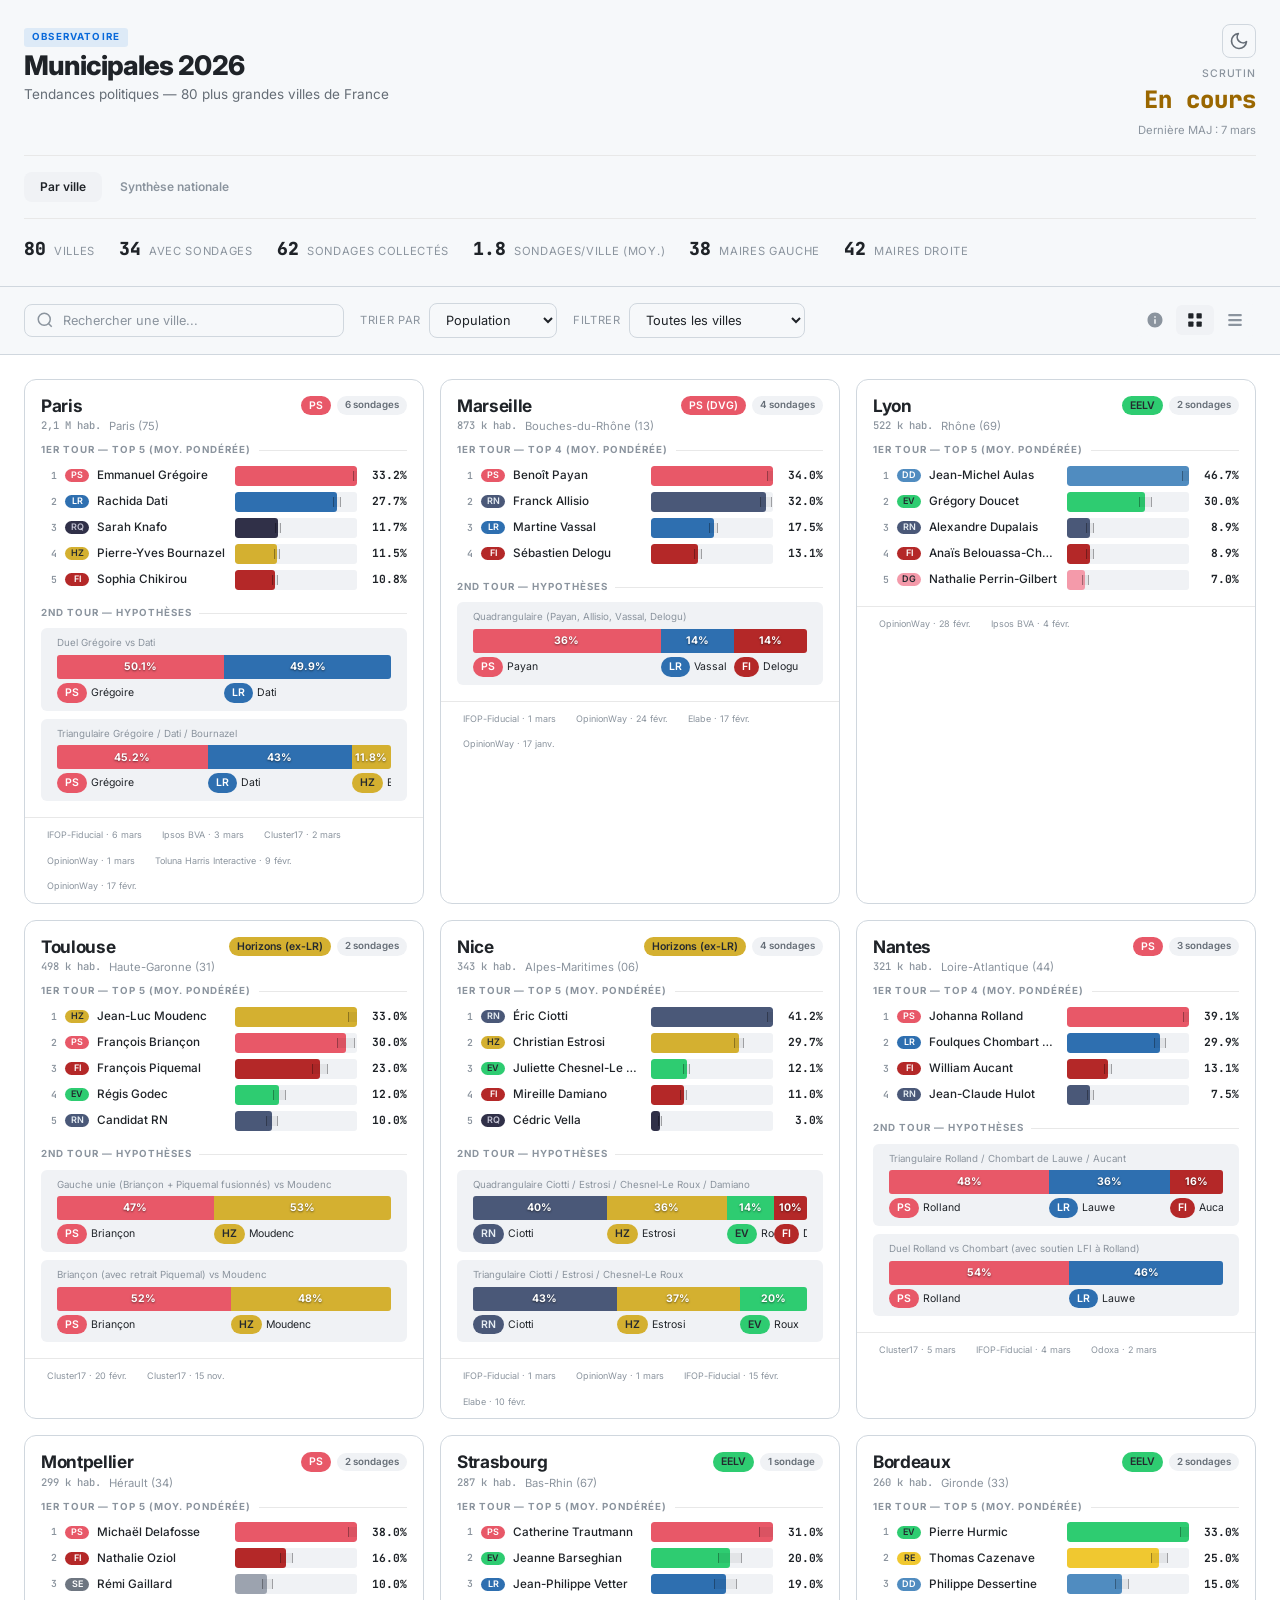
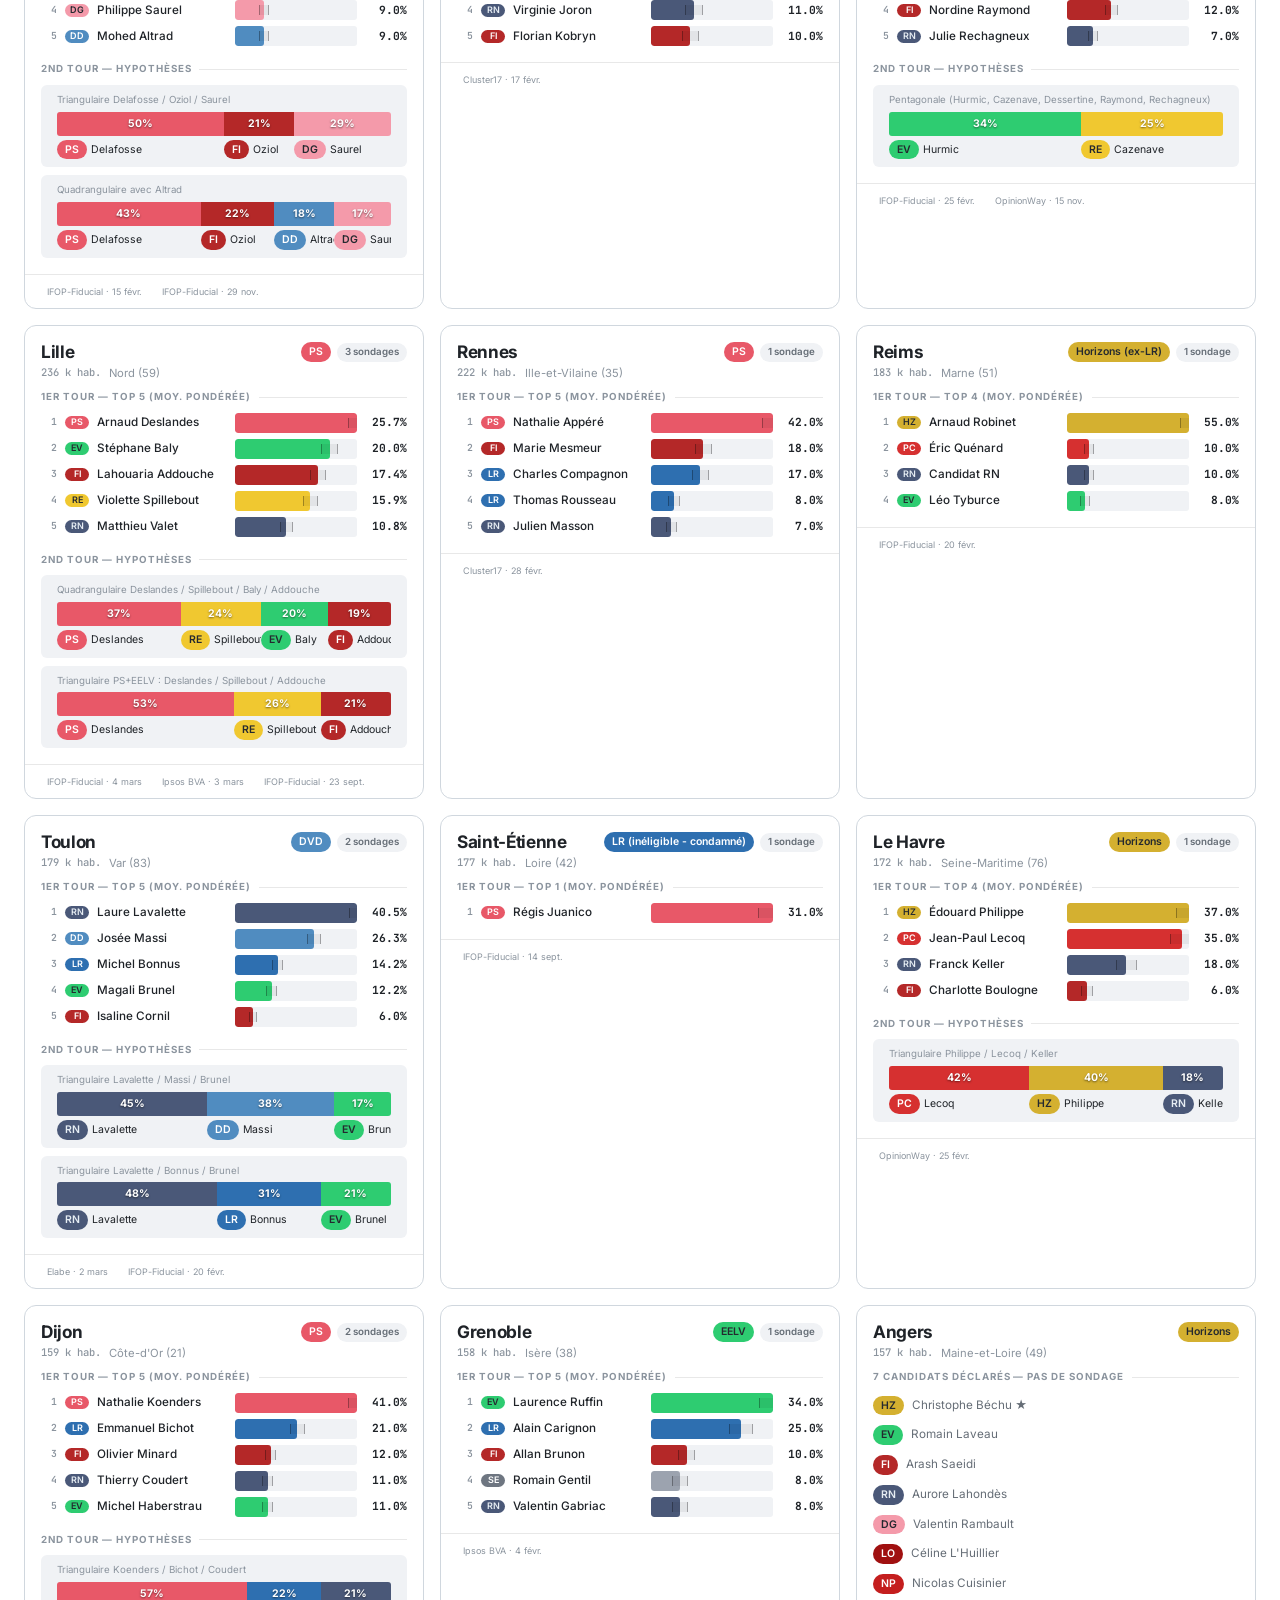
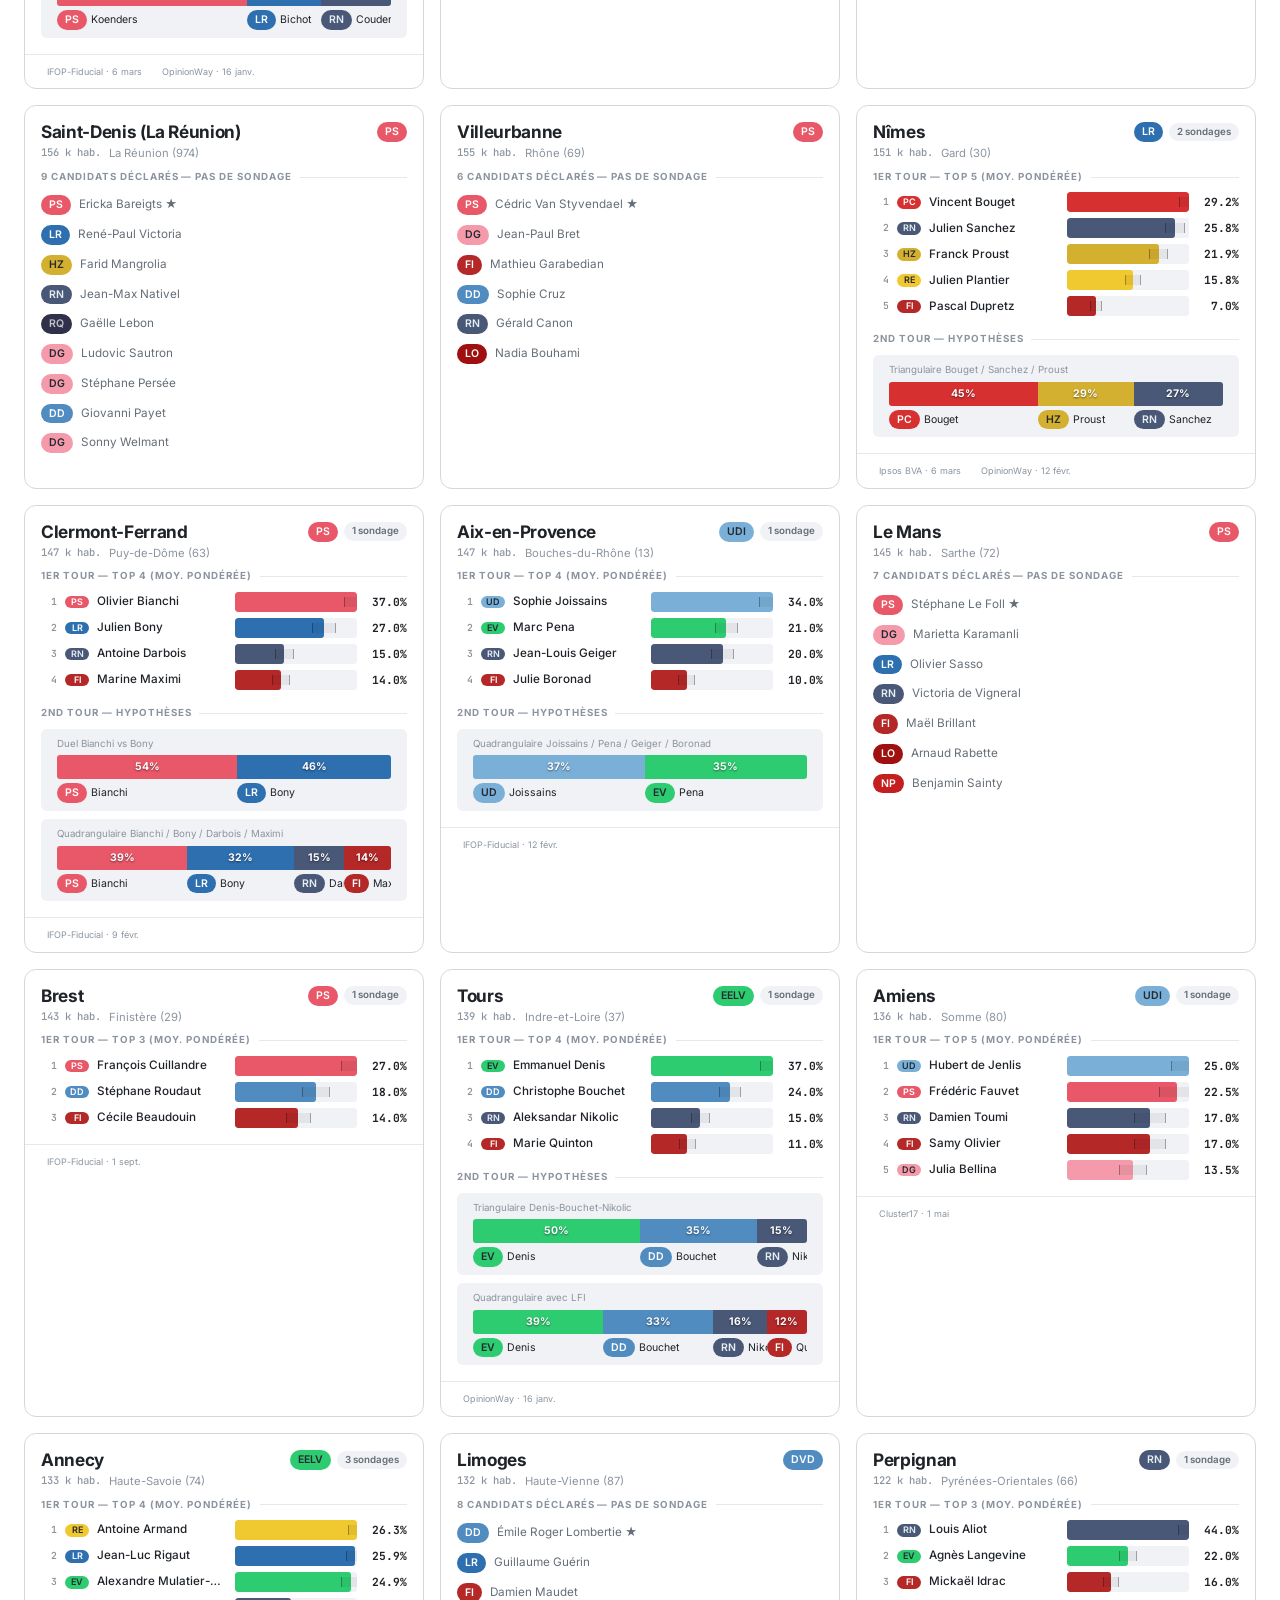
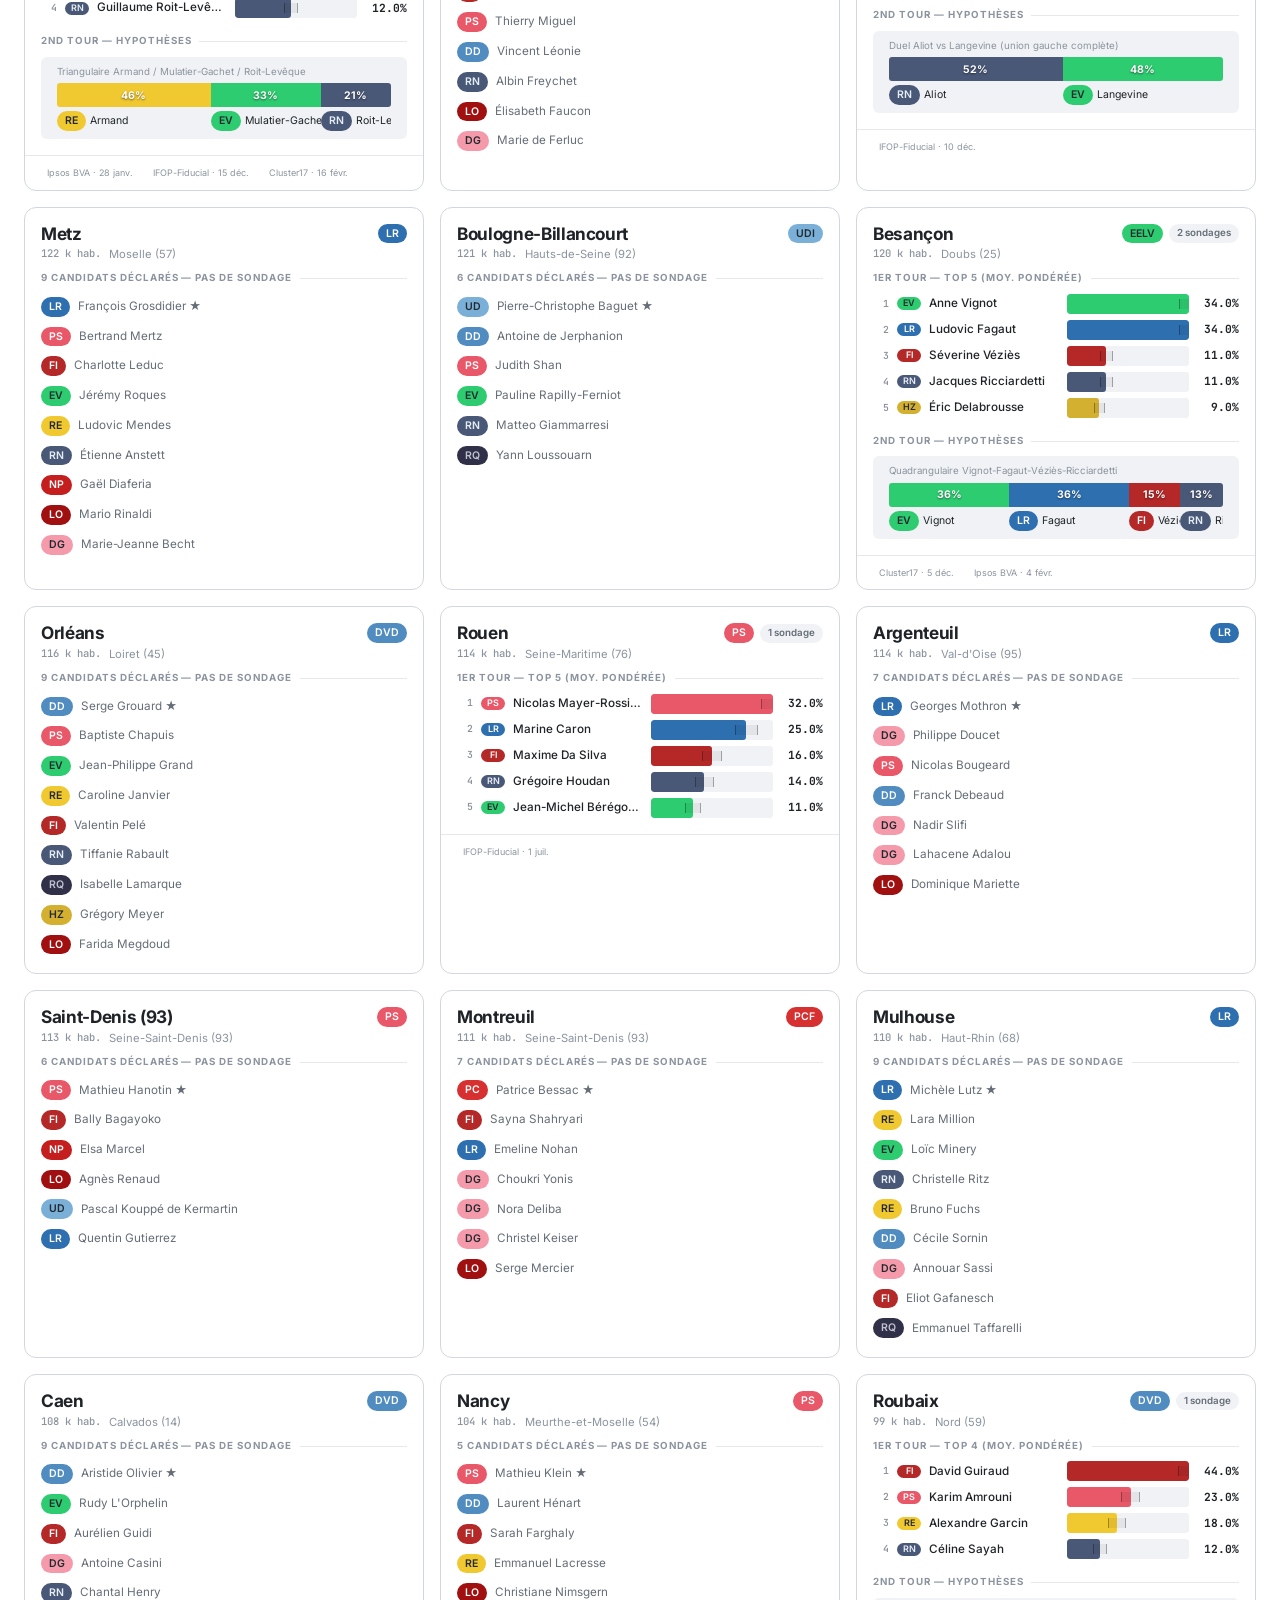
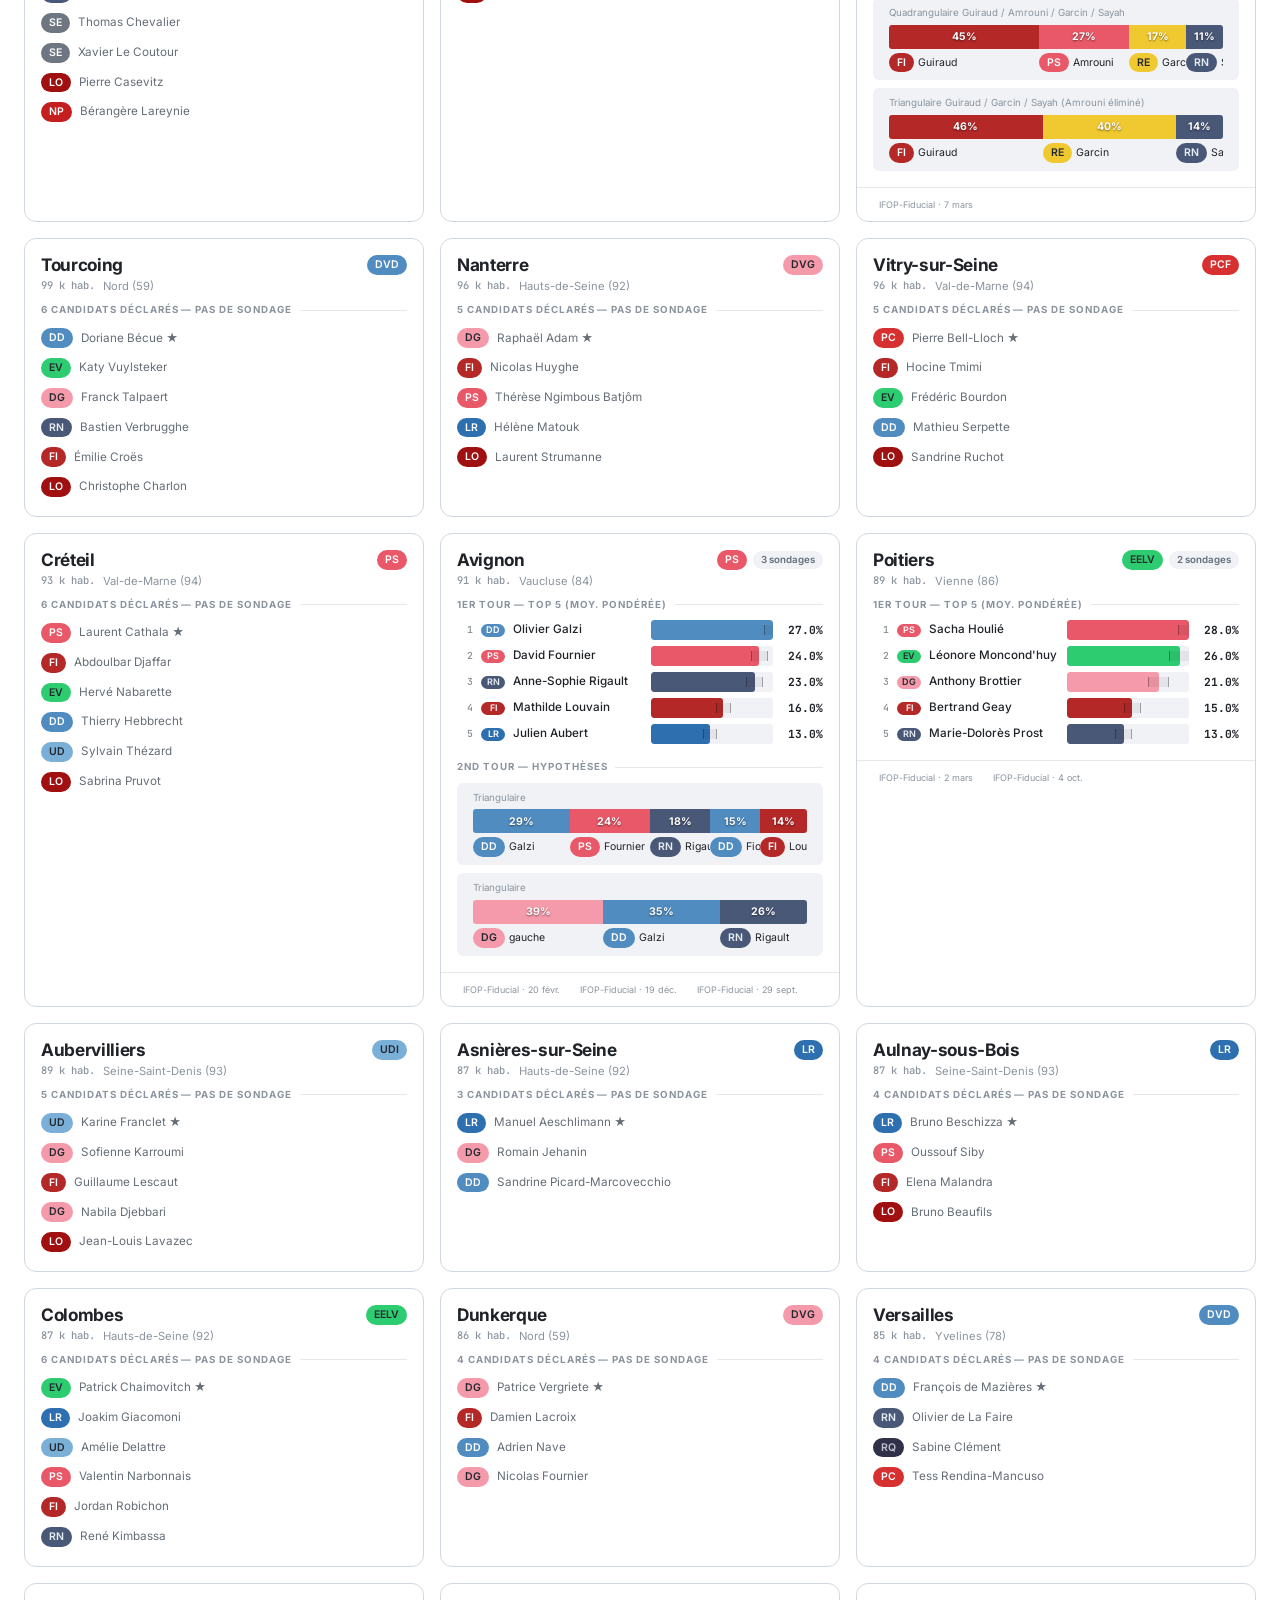
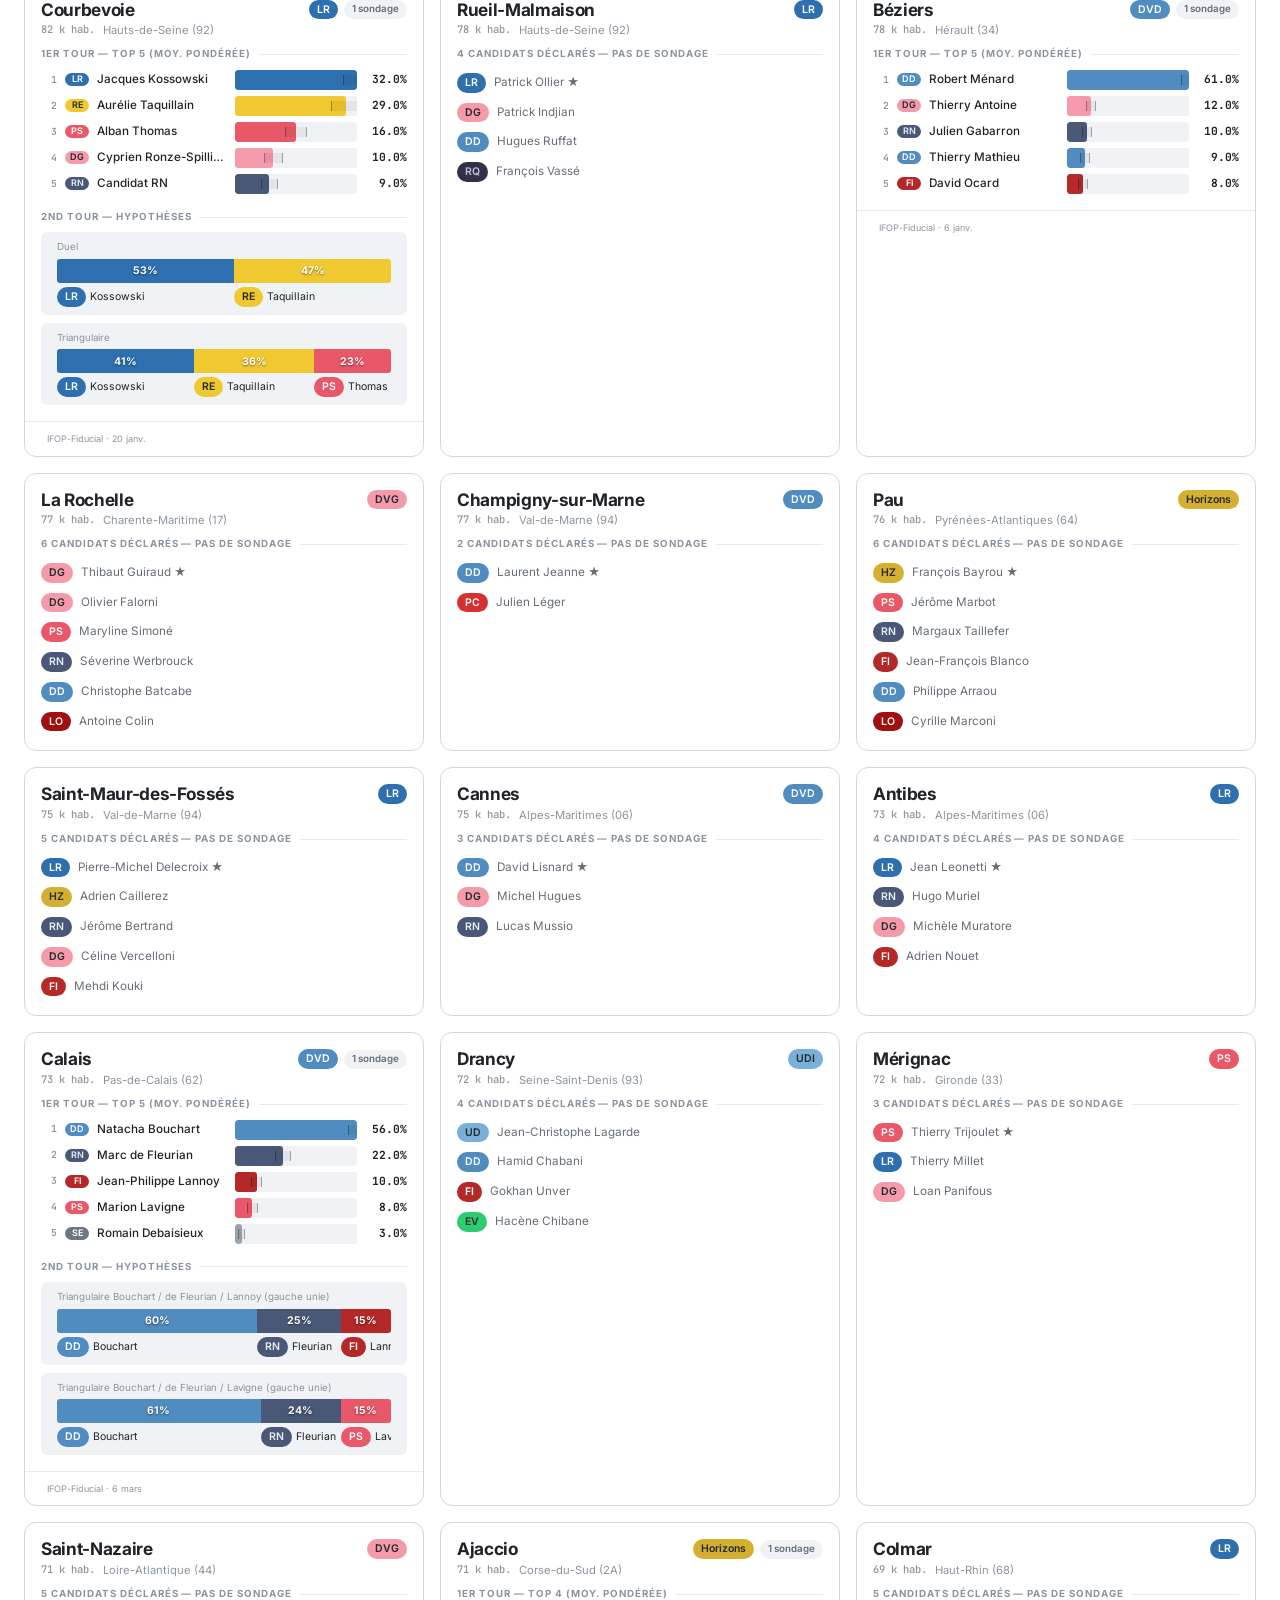
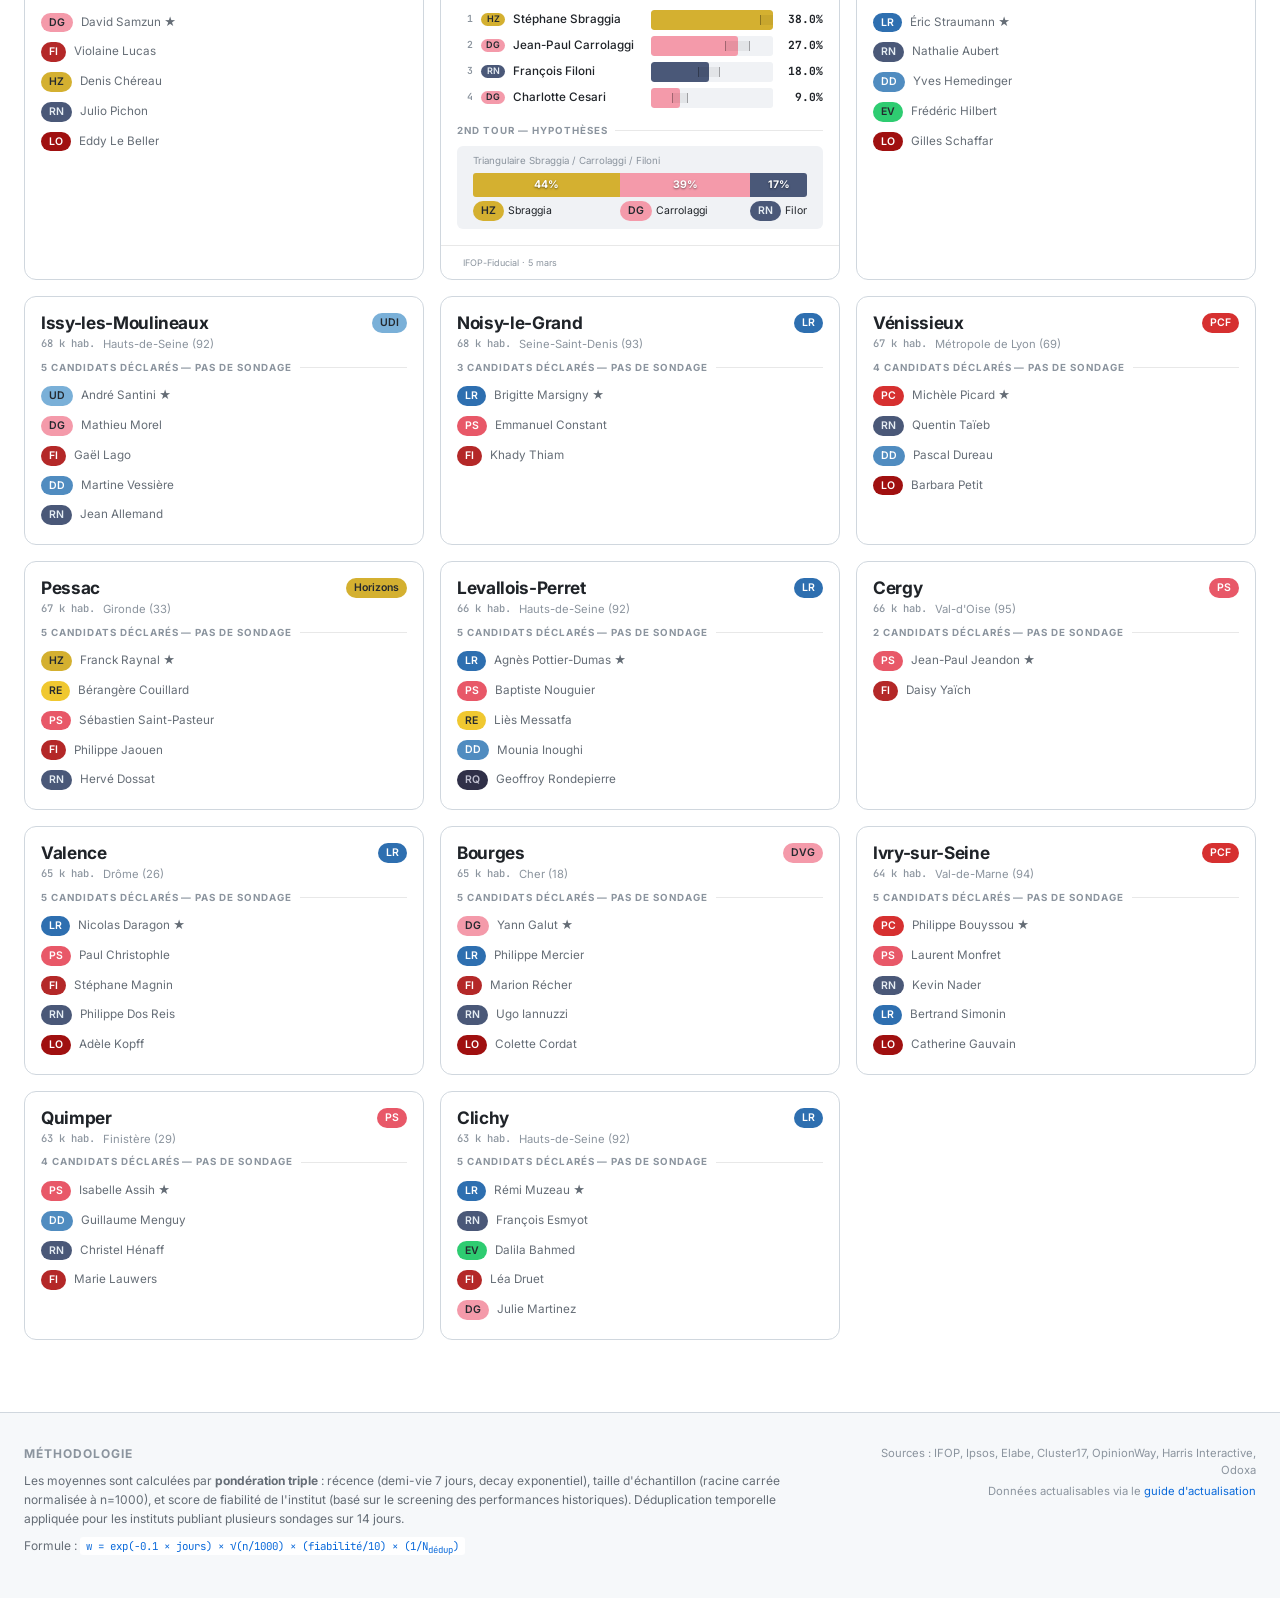
==== index.html @ 44a54a79 "initial commit" ====
<!DOCTYPE html>
<html lang="fr">
<head>
  <meta charset="UTF-8">
  <meta name="viewport" content="width=device-width, initial-scale=1.0">
  <title>Municipales 2026 — Tableau de bord des tendances</title>
  <link rel="stylesheet" href="styles.css">
  <link rel="preconnect" href="https://fonts.googleapis.com">
  <link rel="preconnect" href="https://fonts.gstatic.com" crossorigin>
  <link href="https://fonts.googleapis.com/css2?family=Inter:wght@400;500;600;700;800&family=JetBrains+Mono:wght@400;500&display=swap" rel="stylesheet">
</head>
<body>
  <header class="site-header">
    <div class="header-content">
      <div class="header-top">
        <div class="header-brand">
          <span class="header-tag">OBSERVATOIRE</span>
          <h1>Municipales 2026</h1>
          <p class="header-subtitle">Tendances politiques — 80 plus grandes villes de France</p>
        </div>
        <div class="header-meta">
          <button class="theme-toggle" id="themeToggle" title="Changer le thème" aria-label="Changer le thème">
            <svg class="theme-icon-sun" viewBox="0 0 24 24" width="20" height="20" fill="none" stroke="currentColor" stroke-width="2" stroke-linecap="round" stroke-linejoin="round">
              <circle cx="12" cy="12" r="5"/><line x1="12" y1="1" x2="12" y2="3"/><line x1="12" y1="21" x2="12" y2="23"/><line x1="4.22" y1="4.22" x2="5.64" y2="5.64"/><line x1="18.36" y1="18.36" x2="19.78" y2="19.78"/><line x1="1" y1="12" x2="3" y2="12"/><line x1="21" y1="12" x2="23" y2="12"/><line x1="4.22" y1="19.78" x2="5.64" y2="18.36"/><line x1="18.36" y1="5.64" x2="19.78" y2="4.22"/>
            </svg>
            <svg class="theme-icon-moon" viewBox="0 0 24 24" width="20" height="20" fill="none" stroke="currentColor" stroke-width="2" stroke-linecap="round" stroke-linejoin="round">
              <path d="M21 12.79A9 9 0 1 1 11.21 3 7 7 0 0 0 21 12.79z"/>
            </svg>
          </button>
          <div class="countdown" id="countdown"></div>
          <div class="last-update" id="lastUpdate"></div>
        </div>
      </div>
      <nav class="site-nav">
        <a href="index.html" class="nav-link active">Par ville</a>
        <a href="national.html" class="nav-link">Synthèse nationale</a>
      </nav>
      <div class="header-stats" id="headerStats"></div>
    </div>
  </header>

  <nav class="controls-bar">
    <div class="controls-content">
      <div class="search-box">
        <svg class="search-icon" viewBox="0 0 24 24" width="18" height="18" fill="none" stroke="currentColor" stroke-width="2">
          <circle cx="11" cy="11" r="8"/><line x1="21" y1="21" x2="16.65" y2="16.65"/>
        </svg>
        <input type="text" id="searchInput" placeholder="Rechercher une ville..." autocomplete="off">
      </div>
      <div class="filter-group">
        <label class="filter-label">Trier par</label>
        <select id="sortSelect">
          <option value="population">Population</option>
          <option value="name">Nom</option>
          <option value="polls">Nb sondages</option>
          <option value="competition">Compétitivité</option>
        </select>
      </div>
      <div class="filter-group">
        <label class="filter-label">Filtrer</label>
        <select id="filterSelect">
          <option value="all">Toutes les villes</option>
          <option value="with-polls">Avec sondages</option>
          <option value="no-polls">Sans sondage</option>
          <option value="left">Maire sortant gauche</option>
          <option value="right">Maire sortant droite</option>
          <option value="green">Maire sortant écolo</option>
        </select>
      </div>
      <div class="view-toggle">
        <button class="view-btn legend-btn" id="legendBtn" title="Légende des partis">
          <svg viewBox="0 0 24 24" width="18" height="18" fill="currentColor"><path d="M12 2C6.48 2 2 6.48 2 12s4.48 10 10 10 10-4.48 10-10S17.52 2 12 2zm1 15h-2v-6h2v6zm0-8h-2V7h2v2z"/></svg>
        </button>
        <button class="view-btn active" data-view="grid" title="Vue grille">
          <svg viewBox="0 0 24 24" width="18" height="18" fill="currentColor"><rect x="3" y="3" width="7" height="7" rx="1"/><rect x="14" y="3" width="7" height="7" rx="1"/><rect x="3" y="14" width="7" height="7" rx="1"/><rect x="14" y="14" width="7" height="7" rx="1"/></svg>
        </button>
        <button class="view-btn" data-view="list" title="Vue liste">
          <svg viewBox="0 0 24 24" width="18" height="18" fill="currentColor"><rect x="3" y="4" width="18" height="3" rx="1"/><rect x="3" y="10.5" width="18" height="3" rx="1"/><rect x="3" y="17" width="18" height="3" rx="1"/></svg>
        </button>
      </div>
    </div>
  </nav>

  <main class="main-content">
    <div class="city-grid" id="cityGrid"></div>
  </main>

  <div class="modal-overlay" id="legendOverlay">
    <div class="modal legend-modal" id="legendModal">
      <button class="modal-close" id="legendClose">&times;</button>
      <div class="modal-content" id="legendContent"></div>
    </div>
  </div>

  <div class="modal-overlay" id="modalOverlay">
    <div class="modal" id="modal">
      <button class="modal-close" id="modalClose">&times;</button>
      <div class="modal-content" id="modalContent"></div>
    </div>
  </div>

  <footer class="site-footer">
    <div class="footer-content">
      <div class="methodology">
        <h3>Méthodologie</h3>
        <p>Les moyennes sont calculées par <strong>pondération triple</strong> : récence (demi-vie 7 jours, decay exponentiel), taille d'échantillon (racine carrée normalisée à n=1000), et score de fiabilité de l'institut (basé sur le screening des performances historiques). Déduplication temporelle appliquée pour les instituts publiant plusieurs sondages sur 14 jours.</p>
        <p>Formule : <code>w = exp(-0.1 × jours) × √(n/1000) × (fiabilité/10) × (1/N<sub>dédup</sub>)</code></p>
      </div>
      <div class="footer-meta">
        <p>Sources : IFOP, Ipsos, Elabe, Cluster17, OpinionWay, Harris Interactive, Odoxa</p>
        <p>Données actualisables via le <a href="GUIDE-ACTUALISATION-DONNEES.md">guide d'actualisation</a></p>
      </div>
    </div>
  </footer>

  <script src="tendances.js"></script>
  <script src="candidats-data.js"></script>
  <script src="lib.js"></script>
  <script src="app.js"></script>
</body>
</html>
---- styles.css ----
/* ==========================================================================
   Municipales 2026 — Dashboard Styles
   Dark mode, data-journalism inspired (FiveThirtyEight / NYT)
   ========================================================================== */

:root {
  /* Colors — Dark theme */
  --bg-primary: #0d1117;
  --bg-secondary: #161b22;
  --bg-card: #1c2128;
  --bg-card-hover: #21262d;
  --bg-elevated: #2d333b;
  --bg-input: #21262d;

  --border-primary: #30363d;
  --border-subtle: #21262d;
  --border-accent: #388bfd33;

  --text-primary: #e6edf3;
  --text-secondary: #8b949e;
  --text-tertiary: #6e7681;
  --text-link: #58a6ff;
  --text-inverse: #0d1117;

  /* Political party colors — spectrum: dark red → red → pink → green → yellow → blue → dark */
  --party-lfi: #d04040;
  --party-pcf: #e05050;
  --party-ps: #f07080;
  --party-dvg: #f8a8b0;
  --party-eelv: #50d880;
  --party-renaissance: #f0d040;
  --party-horizons: #d8c040;
  --party-udi: #88c0e0;
  --party-dvd: #60a0d0;
  --party-lr: #4888c0;
  --party-rn: #7888a8;
  --party-reconquete: #6868a0;
  --party-other: #6e7681;

  /* Semantic */
  --accent: #58a6ff;
  --success: #3fb950;
  --warning: #d29922;
  --danger: #f85149;

  /* Spacing */
  --space-xs: 4px;
  --space-sm: 8px;
  --space-md: 16px;
  --space-lg: 24px;
  --space-xl: 32px;
  --space-2xl: 48px;

  /* Typography */
  --font-sans: 'Inter', -apple-system, BlinkMacSystemFont, 'Segoe UI', Roboto, sans-serif;
  --font-mono: 'JetBrains Mono', 'Fira Code', monospace;

  /* Borders */
  --radius-sm: 6px;
  --radius-md: 8px;
  --radius-lg: 12px;
  --radius-xl: 16px;

  /* Shadows */
  --shadow-sm: 0 1px 2px rgba(0,0,0,0.3);
  --shadow-md: 0 4px 12px rgba(0,0,0,0.4);
  --shadow-lg: 0 8px 24px rgba(0,0,0,0.5);
  --shadow-glow: 0 0 20px rgba(88,166,255,0.1);

  /* Theme-sensitive component values */
  --ci-whisker-border: rgba(255,255,255,0.4);
  --ci-whisker-bg: rgba(255,255,255,0.08);
  --modal-overlay-bg: rgba(0,0,0,0.7);
  --header-tag-bg: rgba(88,166,255,0.1);
  --focus-ring: rgba(88,166,255,0.15);
  --badge-dark-text: #1c2128;
}

/* ==========================================================================
   Light Theme
   ========================================================================== */

[data-theme="light"] {
  --bg-primary: #ffffff;
  --bg-secondary: #f6f8fa;
  --bg-card: #ffffff;
  --bg-card-hover: #f6f8fa;
  --bg-elevated: #f0f2f5;
  --bg-input: #f6f8fa;

  --border-primary: #d0d7de;
  --border-subtle: #e8e8e8;
  --border-accent: #388bfd33;

  --text-primary: #1f2328;
  --text-secondary: #656d76;
  --text-tertiary: #8b949e;
  --text-link: #0969da;
  --text-inverse: #ffffff;

  --accent: #0969da;
  --success: #1a7f37;
  --warning: #9a6700;
  --danger: #cf222e;

  --shadow-sm: 0 1px 2px rgba(0,0,0,0.06);
  --shadow-md: 0 4px 12px rgba(0,0,0,0.08);
  --shadow-lg: 0 8px 24px rgba(0,0,0,0.12);
  --shadow-glow: 0 0 20px rgba(9,105,218,0.08);

  --ci-whisker-border: rgba(0,0,0,0.3);
  --ci-whisker-bg: rgba(0,0,0,0.06);
  --modal-overlay-bg: rgba(0,0,0,0.4);
  --header-tag-bg: rgba(9,105,218,0.1);
  --focus-ring: rgba(9,105,218,0.15);
  --badge-dark-text: #24292f;
}

/* ==========================================================================
   Base
   ========================================================================== */

*, *::before, *::after {
  box-sizing: border-box;
  margin: 0;
  padding: 0;
}

html {
  font-size: 15px;
  scroll-behavior: smooth;
  -webkit-font-smoothing: antialiased;
  -moz-osx-font-smoothing: grayscale;
}

body {
  font-family: var(--font-sans);
  background: var(--bg-primary);
  color: var(--text-primary);
  line-height: 1.5;
  min-height: 100vh;
}

/* ==========================================================================
   Header
   ========================================================================== */

.site-header {
  background: var(--bg-secondary);
  border-bottom: 1px solid var(--border-primary);
  padding: var(--space-lg) 0;
  position: sticky;
  top: 0;
  z-index: 100;
}

.header-content {
  max-width: 1440px;
  margin: 0 auto;
  padding: 0 var(--space-lg);
}

.header-top {
  display: flex;
  justify-content: space-between;
  align-items: flex-start;
  gap: var(--space-lg);
  flex-wrap: wrap;
}

.header-tag {
  display: inline-block;
  font-size: 0.65rem;
  font-weight: 700;
  letter-spacing: 0.12em;
  text-transform: uppercase;
  color: var(--accent);
  background: var(--header-tag-bg);
  padding: 2px 8px;
  border-radius: 3px;
  margin-bottom: var(--space-xs);
}

.header-brand h1 {
  font-size: 1.8rem;
  font-weight: 800;
  letter-spacing: -0.03em;
  line-height: 1.1;
}

.header-subtitle {
  color: var(--text-secondary);
  font-size: 0.9rem;
  margin-top: var(--space-xs);
}

.header-meta {
  text-align: right;
  flex-shrink: 0;
}

.theme-toggle {
  background: none;
  border: 1px solid var(--border-primary);
  border-radius: var(--radius-md);
  color: var(--text-secondary);
  cursor: pointer;
  padding: 6px;
  display: flex;
  align-items: center;
  justify-content: center;
  transition: color 0.2s, border-color 0.2s, background 0.2s;
  margin-bottom: var(--space-sm);
  margin-left: auto;
}

.theme-toggle:hover {
  color: var(--text-primary);
  border-color: var(--accent);
  background: var(--bg-elevated);
}

.theme-toggle .theme-icon-moon {
  display: none;
}

[data-theme="light"] .theme-toggle .theme-icon-sun {
  display: none;
}

[data-theme="light"] .theme-toggle .theme-icon-moon {
  display: block;
}

.countdown {
  font-size: 1.1rem;
  font-weight: 700;
  color: var(--warning);
  font-variant-numeric: tabular-nums;
}

.countdown .countdown-label {
  font-size: 0.7rem;
  font-weight: 500;
  color: var(--text-tertiary);
  text-transform: uppercase;
  letter-spacing: 0.08em;
  display: block;
}

.countdown .countdown-value {
  font-size: 1.6rem;
  font-weight: 800;
  font-family: var(--font-mono);
}

.last-update {
  font-size: 0.75rem;
  color: var(--text-tertiary);
  margin-top: var(--space-xs);
}

.header-stats {
  display: flex;
  gap: var(--space-lg);
  margin-top: var(--space-md);
  padding-top: var(--space-md);
  border-top: 1px solid var(--border-subtle);
  flex-wrap: wrap;
}

.stat-item {
  display: flex;
  align-items: baseline;
  gap: var(--space-sm);
}

.stat-value {
  font-size: 1.2rem;
  font-weight: 800;
  font-family: var(--font-mono);
  color: var(--text-primary);
}

.stat-label {
  font-size: 0.75rem;
  color: var(--text-tertiary);
  text-transform: uppercase;
  letter-spacing: 0.06em;
}

/* ==========================================================================
   Controls Bar
   ========================================================================== */

.controls-bar {
  background: var(--bg-secondary);
  border-bottom: 1px solid var(--border-primary);
  padding: var(--space-md) 0;
  position: sticky;
  top: 0;
  z-index: 90;
}

.controls-content {
  max-width: 1440px;
  margin: 0 auto;
  padding: 0 var(--space-lg);
  display: flex;
  gap: var(--space-md);
  align-items: center;
  flex-wrap: wrap;
}

.search-box {
  position: relative;
  flex: 1;
  min-width: 200px;
  max-width: 320px;
}

.search-icon {
  position: absolute;
  left: 12px;
  top: 50%;
  transform: translateY(-50%);
  color: var(--text-tertiary);
  pointer-events: none;
}

.search-box input {
  width: 100%;
  background: var(--bg-input);
  border: 1px solid var(--border-primary);
  border-radius: var(--radius-md);
  padding: 8px 12px 8px 38px;
  font-family: var(--font-sans);
  font-size: 0.85rem;
  color: var(--text-primary);
  outline: none;
  transition: border-color 0.2s, box-shadow 0.2s;
}

.search-box input:focus {
  border-color: var(--accent);
  box-shadow: 0 0 0 3px var(--focus-ring);
}

.search-box input::placeholder {
  color: var(--text-tertiary);
}

.filter-group {
  display: flex;
  align-items: center;
  gap: var(--space-sm);
}

.filter-label {
  font-size: 0.75rem;
  color: var(--text-tertiary);
  text-transform: uppercase;
  letter-spacing: 0.06em;
  white-space: nowrap;
}

.filter-group select {
  background: var(--bg-input);
  border: 1px solid var(--border-primary);
  border-radius: var(--radius-md);
  padding: 8px 12px;
  font-family: var(--font-sans);
  font-size: 0.85rem;
  color: var(--text-primary);
  outline: none;
  cursor: pointer;
  transition: border-color 0.2s;
}

.filter-group select:focus {
  border-color: var(--accent);
}

.view-toggle {
  display: flex;
  gap: 2px;
  background: var(--bg-input);
  border-radius: var(--radius-md);
  padding: 2px;
  margin-left: auto;
}

.view-btn {
  background: none;
  border: none;
  padding: 6px 10px;
  border-radius: var(--radius-sm);
  color: var(--text-tertiary);
  cursor: pointer;
  transition: all 0.2s;
  display: flex;
  align-items: center;
}

.view-btn:hover {
  color: var(--text-primary);
}

.view-btn.active {
  background: var(--bg-elevated);
  color: var(--text-primary);
}

/* ==========================================================================
   Main Content — Grid
   ========================================================================== */

.main-content {
  max-width: 1440px;
  margin: 0 auto;
  padding: var(--space-lg);
}

.city-grid {
  display: grid;
  grid-template-columns: repeat(auto-fill, minmax(380px, 1fr));
  gap: var(--space-md);
}

.city-grid.list-view {
  grid-template-columns: 1fr;
}

/* ==========================================================================
   City Card
   ========================================================================== */

.city-card {
  background: var(--bg-card);
  border: 1px solid var(--border-primary);
  border-radius: var(--radius-lg);
  overflow: hidden;
  transition: transform 0.2s, border-color 0.2s, box-shadow 0.2s;
  cursor: pointer;
}

.city-card:hover {
  transform: translateY(-2px);
  border-color: var(--border-accent);
  box-shadow: var(--shadow-glow);
}

.city-card.no-polls {
  opacity: 0.7;
}

.city-card.no-polls:hover {
  opacity: 1;
}

.card-header {
  padding: var(--space-md) var(--space-md) var(--space-sm);
  display: flex;
  justify-content: space-between;
  align-items: flex-start;
}

.card-city-info {
  flex: 1;
}

.card-city-name {
  font-size: 1.15rem;
  font-weight: 700;
  letter-spacing: -0.02em;
  line-height: 1.2;
}

.card-city-meta {
  font-size: 0.75rem;
  color: var(--text-tertiary);
  margin-top: 2px;
  display: flex;
  gap: var(--space-sm);
  flex-wrap: wrap;
}

.card-population {
  font-family: var(--font-mono);
  font-size: 0.7rem;
  font-weight: 500;
}

.card-mayor-badge {
  display: inline-flex;
  align-items: center;
  justify-content: center;
  gap: 4px;
  font-size: 0.7rem;
  font-weight: 600;
  padding: 2px 8px;
  border-radius: 20px;
  white-space: nowrap;
  flex-shrink: 0;
}

.candidate-row .card-mayor-badge,
.modal-candidate-row .card-mayor-badge {
  font-size: 0.6rem;
  padding: 1px 5px;
  min-width: 24px;
  line-height: 1.2;
  box-sizing: border-box;
}

.card-polls-count {
  font-size: 0.65rem;
  font-weight: 600;
  color: var(--text-secondary);
  background: var(--bg-elevated);
  padding: 2px 8px;
  border-radius: 20px;
  white-space: nowrap;
}

/* ==========================================================================
   Candidate Bars (Top 5 — 1er tour)
   ========================================================================== */

.card-body {
  padding: 0 var(--space-md) var(--space-md);
}

.round-section {
  margin-bottom: var(--space-md);
}

.round-section:last-child {
  margin-bottom: 0;
}

.round-label {
  font-size: 0.65rem;
  font-weight: 700;
  text-transform: uppercase;
  letter-spacing: 0.1em;
  color: var(--text-tertiary);
  margin-bottom: var(--space-sm);
  display: flex;
  align-items: center;
  gap: var(--space-sm);
}

.round-label::after {
  content: '';
  flex: 1;
  height: 1px;
  background: var(--border-subtle);
}

.candidate-row {
  display: flex;
  align-items: center;
  gap: var(--space-sm);
  margin-bottom: 6px;
  font-size: 0.8rem;
}

.candidate-row:last-child {
  margin-bottom: 0;
}

.candidate-rank {
  font-family: var(--font-mono);
  font-size: 0.65rem;
  font-weight: 600;
  color: var(--text-tertiary);
  width: 16px;
  text-align: right;
  flex-shrink: 0;
}

.candidate-name {
  width: 130px;
  flex-shrink: 0;
  white-space: nowrap;
  overflow: hidden;
  text-overflow: ellipsis;
  font-weight: 500;
  font-size: 0.78rem;
}

.candidate-bar-wrapper {
  flex: 1;
  height: 20px;
  background: var(--bg-elevated);
  border-radius: 3px;
  overflow: hidden;
  position: relative;
}

.candidate-bar {
  height: 100%;
  border-radius: 3px;
  transition: width 0.6s cubic-bezier(0.25, 0.46, 0.45, 0.94);
  min-width: 2px;
}

.candidate-score {
  font-family: var(--font-mono);
  font-size: 0.75rem;
  font-weight: 700;
  width: 42px;
  text-align: right;
  flex-shrink: 0;
}

.candidate-party-dot {
  width: 8px;
  height: 8px;
  border-radius: 50%;
  flex-shrink: 0;
}

/* Confidence interval whisker */
.candidate-bar-wrapper .ci-whisker {
  position: absolute;
  top: 50%;
  transform: translateY(-50%);
  height: 10px;
  border-left: 1.5px solid var(--ci-whisker-border);
  border-right: 1.5px solid var(--ci-whisker-border);
  background: var(--ci-whisker-bg);
}

/* ==========================================================================
   Second Round Section
   ========================================================================== */

.second-round-scenario {
  background: var(--bg-elevated);
  border-radius: var(--radius-sm);
  padding: var(--space-sm) var(--space-md);
  margin-bottom: var(--space-sm);
}

.second-round-scenario:last-child {
  margin-bottom: 0;
}

.scenario-label {
  font-size: 0.65rem;
  color: var(--text-tertiary);
  margin-bottom: 4px;
}

.duel-bar {
  display: flex;
  height: 24px;
  border-radius: 3px;
  overflow: hidden;
  margin-bottom: 4px;
}

.duel-segment {
  display: flex;
  align-items: center;
  justify-content: center;
  font-size: 0.7rem;
  font-weight: 700;
  color: white;
  transition: width 0.6s cubic-bezier(0.25, 0.46, 0.45, 0.94);
  min-width: 30px;
  text-shadow: 0 1px 2px rgba(0,0,0,0.5);
}

.duel-names {
  display: flex;
  font-size: 0.7rem;
}

.duel-names > span {
  display: flex;
  align-items: center;
  gap: 4px;
  min-width: 0;
  overflow: hidden;
  text-overflow: ellipsis;
  white-space: nowrap;
}

/* ==========================================================================
   No Polls State
   ========================================================================== */

.no-polls-message {
  padding: var(--space-md);
  text-align: center;
  color: var(--text-tertiary);
  font-size: 0.8rem;
}

.no-polls-message .context-info {
  margin-top: var(--space-sm);
  font-size: 0.75rem;
  color: var(--text-tertiary);
  text-align: left;
  line-height: 1.6;
}

/* Declared candidates (cities without polls) */
.declared-candidates-list {
  display: flex;
  flex-direction: column;
  gap: 4px;
}

.declared-candidate-row {
  display: flex;
  align-items: center;
  gap: 8px;
  padding: 3px 0;
}

.declared-candidate-name {
  font-size: 0.78rem;
  color: var(--text-secondary);
  white-space: nowrap;
  overflow: hidden;
  text-overflow: ellipsis;
}

/* Modal declared candidates */
.modal-declared-candidate {
  display: flex;
  align-items: center;
  gap: 10px;
  padding: 6px 0;
  border-bottom: 1px solid var(--border-subtle);
}

.modal-declared-candidate:last-child {
  border-bottom: none;
}

.declared-candidate-party {
  font-size: 0.75rem;
  color: var(--text-tertiary);
  flex-shrink: 0;
}

.declared-candidate-list {
  font-size: 0.72rem;
  color: var(--text-tertiary);
  font-style: italic;
  margin-left: auto;
  text-align: right;
  white-space: nowrap;
  overflow: hidden;
  text-overflow: ellipsis;
  max-width: 250px;
}

/* ==========================================================================
   Card Footer — Poll metadata
   ========================================================================== */

.card-footer {
  padding: var(--space-sm) var(--space-md);
  border-top: 1px solid var(--border-subtle);
  display: flex;
  gap: var(--space-sm);
  flex-wrap: wrap;
}

.poll-source-tag {
  font-size: 0.6rem;
  color: var(--text-tertiary);
  background: var(--bg-primary);
  padding: 2px 6px;
  border-radius: 3px;
  white-space: nowrap;
}

/* ==========================================================================
   Modal
   ========================================================================== */

.modal-overlay {
  display: none;
  position: fixed;
  top: 0;
  left: 0;
  right: 0;
  bottom: 0;
  background: var(--modal-overlay-bg);
  z-index: 1000;
  backdrop-filter: blur(4px);
  overflow-y: auto;
  padding: var(--space-xl);
}

.modal-overlay.active {
  display: flex;
  justify-content: center;
  align-items: flex-start;
}

.modal {
  background: var(--bg-card);
  border: 1px solid var(--border-primary);
  border-radius: var(--radius-xl);
  width: 100%;
  max-width: 800px;
  max-height: 90vh;
  overflow-y: auto;
  position: relative;
  box-shadow: var(--shadow-lg);
  margin-top: var(--space-xl);
}

.modal-close {
  position: sticky;
  top: var(--space-md);
  float: right;
  margin-right: var(--space-md);
  background: var(--bg-elevated);
  border: 1px solid var(--border-primary);
  color: var(--text-secondary);
  font-size: 1.4rem;
  width: 36px;
  height: 36px;
  border-radius: 50%;
  cursor: pointer;
  display: flex;
  align-items: center;
  justify-content: center;
  z-index: 10;
  transition: all 0.2s;
}

.modal-close:hover {
  background: var(--danger);
  color: white;
  border-color: var(--danger);
}

/* Legend modal */
.legend-modal {
  max-width: 480px;
}

.legend-header h3 {
  font-size: 1.1rem;
  font-weight: 700;
  margin-bottom: var(--space-md);
  color: var(--text-primary);
}

.legend-grid {
  display: flex;
  flex-direction: column;
  gap: 6px;
}

.legend-row {
  display: flex;
  align-items: center;
  gap: 10px;
  padding: 6px 8px;
  border-radius: var(--radius-sm);
  transition: background 0.15s;
}

.legend-row:hover {
  background: var(--bg-elevated);
}

.legend-color {
  width: 14px;
  height: 14px;
  border-radius: 3px;
  flex-shrink: 0;
}

.legend-party-name {
  font-size: 0.85rem;
  color: var(--text-primary);
  flex: 1;
}

.legend-group-header {
  font-size: 0.7rem;
  font-weight: 700;
  text-transform: uppercase;
  letter-spacing: 0.08em;
  color: var(--text-tertiary);
  padding: 10px 8px 2px;
  border-top: 1px solid var(--border-subtle);
  margin-top: 4px;
}

.legend-group-header:first-child {
  border-top: none;
  margin-top: 0;
  padding-top: 0;
}

.legend-subtitle {
  font-size: 0.78rem;
  color: var(--text-secondary);
  margin-top: -8px;
  margin-bottom: var(--space-sm);
}

.modal-content {
  padding: var(--space-xl);
}

.modal-city-header {
  margin-bottom: var(--space-xl);
}

.modal-city-header h2 {
  font-size: 1.6rem;
  font-weight: 800;
  margin-bottom: var(--space-xs);
}

.modal-city-header .meta-row {
  display: flex;
  gap: var(--space-md);
  flex-wrap: wrap;
  color: var(--text-secondary);
  font-size: 0.85rem;
}

.modal-section {
  margin-bottom: var(--space-xl);
}

.modal-section h3 {
  font-size: 0.85rem;
  font-weight: 700;
  text-transform: uppercase;
  letter-spacing: 0.08em;
  color: var(--text-tertiary);
  margin-bottom: var(--space-md);
  padding-bottom: var(--space-sm);
  border-bottom: 1px solid var(--border-subtle);
}

.modal-poll-detail {
  background: var(--bg-elevated);
  border-radius: var(--radius-md);
  padding: var(--space-md);
  margin-bottom: var(--space-md);
}

.modal-poll-detail:last-child {
  margin-bottom: 0;
}

.poll-detail-header {
  display: flex;
  justify-content: space-between;
  align-items: center;
  margin-bottom: var(--space-md);
  flex-wrap: wrap;
  gap: var(--space-sm);
}

.poll-detail-institute {
  font-weight: 700;
  font-size: 0.9rem;
}

.poll-detail-meta {
  font-size: 0.75rem;
  color: var(--text-tertiary);
  display: flex;
  gap: var(--space-md);
}

.modal-candidate-row {
  display: flex;
  align-items: center;
  gap: var(--space-md);
  margin-bottom: 8px;
  font-size: 0.85rem;
}

.modal-candidate-row .candidate-name {
  width: 200px;
  font-size: 0.85rem;
}

.modal-candidate-row .candidate-bar-wrapper {
  height: 26px;
}

.modal-candidate-row .candidate-score {
  font-size: 0.85rem;
  width: 50px;
}

/* Vote transfer matrix */
.transfer-matrix {
  overflow-x: auto;
}

.transfer-matrix table {
  width: 100%;
  border-collapse: collapse;
  font-size: 0.75rem;
}

.transfer-matrix th,
.transfer-matrix td {
  padding: 6px 10px;
  border: 1px solid var(--border-subtle);
  text-align: center;
}

.transfer-matrix th {
  background: var(--bg-primary);
  font-weight: 600;
  color: var(--text-secondary);
}

.transfer-matrix td {
  font-family: var(--font-mono);
}

/* ==========================================================================
   Footer
   ========================================================================== */

.site-footer {
  background: var(--bg-secondary);
  border-top: 1px solid var(--border-primary);
  padding: var(--space-xl) 0;
  margin-top: var(--space-2xl);
}

.footer-content {
  max-width: 1440px;
  margin: 0 auto;
  padding: 0 var(--space-lg);
  display: grid;
  grid-template-columns: 2fr 1fr;
  gap: var(--space-xl);
}

.methodology h3 {
  font-size: 0.8rem;
  font-weight: 700;
  text-transform: uppercase;
  letter-spacing: 0.08em;
  color: var(--text-tertiary);
  margin-bottom: var(--space-sm);
}

.methodology p {
  font-size: 0.8rem;
  color: var(--text-secondary);
  line-height: 1.6;
  margin-bottom: var(--space-sm);
}

.methodology code {
  font-family: var(--font-mono);
  font-size: 0.72rem;
  background: var(--bg-primary);
  padding: 2px 6px;
  border-radius: 3px;
  color: var(--accent);
}

.footer-meta {
  text-align: right;
}

.footer-meta p {
  font-size: 0.75rem;
  color: var(--text-tertiary);
  margin-bottom: var(--space-xs);
}

.footer-meta a {
  color: var(--accent);
  text-decoration: none;
}

.footer-meta a:hover {
  text-decoration: underline;
}

/* ==========================================================================
   Utility — Party color helpers (applied via JS)
   ========================================================================== */

.party-ps { color: var(--party-ps); }
.party-lr { color: var(--party-lr); }
.party-rn { color: var(--party-rn); }
.party-lfi { color: var(--party-lfi); }
.party-eelv { color: var(--party-eelv); }
.party-renaissance { color: var(--party-renaissance); }
.party-horizons { color: var(--party-horizons); }
.party-pcf { color: var(--party-pcf); }
.party-reconquete { color: var(--party-reconquete); }
.party-dvg { color: var(--party-dvg); }
.party-dvd { color: var(--party-dvd); }

.bg-ps { background: var(--party-ps); }
.bg-lr { background: var(--party-lr); }
.bg-rn { background: var(--party-rn); }
.bg-lfi { background: var(--party-lfi); }
.bg-eelv { background: var(--party-eelv); }
.bg-renaissance { background: var(--party-renaissance); }
.bg-horizons { background: var(--party-horizons); }
.bg-pcf { background: var(--party-pcf); }
.bg-reconquete { background: var(--party-reconquete); }
.bg-dvg { background: var(--party-dvg); }
.bg-dvd { background: var(--party-dvd); }
.bg-other { background: var(--party-other); }

/* Badge variants — solid background matching bar colors */
.badge-lo { background: #a01010; color: #fff; }
.badge-npa { background: #c41e1e; color: #fff; }
.badge-lfi { background: #b42828; color: #fff; }
.badge-pcf { background: #d63030; color: #fff; }
.badge-ps { background: #e85868; color: #fff; }
.badge-dvg { background: #f49aaa; color: var(--badge-dark-text); }
.badge-eelv { background: #2ecc71; color: var(--badge-dark-text); }
.badge-renaissance { background: #f0c830; color: var(--badge-dark-text); }
.badge-horizons { background: #d4b030; color: var(--badge-dark-text); }
.badge-udi { background: #7ab0d8; color: var(--badge-dark-text); }
.badge-dvd { background: #508cc0; color: #fff; }
.badge-lr { background: #2e6fb0; color: #fff; }
.badge-rn { background: #4a5878; color: #e6edf3; }
.badge-reconquete { background: #303048; color: #c0c0d0; }
.badge-other { background: #6e7681; color: #fff; }

/* ==========================================================================
   Site Navigation
   ========================================================================== */

.site-nav {
  display: flex;
  gap: 2px;
  margin-top: var(--space-md);
  padding-top: var(--space-md);
  border-top: 1px solid var(--border-subtle);
}

.nav-link {
  font-size: 0.8rem;
  font-weight: 600;
  color: var(--text-tertiary);
  text-decoration: none;
  padding: 6px 16px;
  border-radius: var(--radius-md);
  transition: all 0.2s;
}

.nav-link:hover {
  color: var(--text-primary);
  background: var(--bg-elevated);
}

.nav-link.active {
  color: var(--text-primary);
  background: var(--bg-elevated);
}

/* ==========================================================================
   National Dashboard
   ========================================================================== */

.national-main {
  max-width: 1200px;
}

.national-section {
  margin-bottom: var(--space-2xl);
}

.section-title {
  font-size: 1.3rem;
  font-weight: 800;
  letter-spacing: -0.02em;
  margin-bottom: var(--space-xs);
}

.section-subtitle {
  font-size: 0.8rem;
  color: var(--text-tertiary);
  margin-bottom: var(--space-lg);
}

/* --- Map --- */

.map-container {
  display: flex;
  flex-direction: column;
  align-items: center;
  gap: var(--space-md);
}

.france-map {
  width: 100%;
  max-width: 900px;
  height: auto;
}

.france-outline {
  fill: var(--bg-card);
  stroke: var(--border-primary);
  stroke-width: 1.5;
}

.map-city-label {
  font-family: var(--font-sans);
  font-size: 11px;
  font-weight: 600;
  fill: var(--text-secondary);
  pointer-events: none;
}

.map-city-badge {
  font-family: var(--font-mono);
  font-size: 9px;
  font-weight: 700;
  fill: #fff;
  pointer-events: none;
}

.map-city-group:hover circle {
  fill-opacity: 1;
  stroke-opacity: 1;
}

.map-city-group:hover .map-city-label {
  fill: var(--text-primary);
  font-weight: 700;
}

.map-inset-box {
  fill: var(--bg-secondary);
  stroke: var(--border-primary);
  stroke-width: 1;
}

.map-inset-title {
  font-family: var(--font-sans);
  font-size: 7px;
  font-weight: 700;
  fill: var(--text-tertiary);
  text-transform: uppercase;
  letter-spacing: 0.08em;
}

.map-legend {
  display: flex;
  gap: var(--space-md);
  flex-wrap: wrap;
  justify-content: center;
}

.map-legend-item {
  display: flex;
  align-items: center;
  gap: 6px;
  font-size: 0.72rem;
  color: var(--text-secondary);
}

.map-legend-dot {
  width: 10px;
  height: 10px;
  border-radius: 50%;
  flex-shrink: 0;
}

/* --- Projection Grid --- */

.projection-grid {
  display: grid;
  grid-template-columns: repeat(auto-fill, minmax(220px, 1fr));
  gap: var(--space-sm);
}

.projection-card {
  background: var(--bg-card);
  border: 1px solid var(--border-primary);
  border-radius: var(--radius-md);
  padding: var(--space-sm) var(--space-md);
  transition: transform 0.15s, border-color 0.15s;
}

.projection-card:hover {
  transform: translateY(-1px);
  border-color: var(--border-accent);
}

.projection-card.projection-no-poll {
  opacity: 0.6;
}

.projection-card-header {
  display: flex;
  justify-content: space-between;
  align-items: center;
  margin-bottom: 4px;
}

.projection-city {
  font-size: 0.82rem;
  font-weight: 700;
  white-space: nowrap;
  overflow: hidden;
  text-overflow: ellipsis;
}

.projection-card-body {
  display: flex;
  justify-content: space-between;
  align-items: center;
}

.projection-leader {
  font-size: 0.75rem;
  color: var(--text-secondary);
  white-space: nowrap;
  overflow: hidden;
  text-overflow: ellipsis;
}

.projection-score {
  font-family: var(--font-mono);
  font-size: 0.75rem;
  font-weight: 700;
  flex-shrink: 0;
}

.projection-score.no-data {
  font-family: var(--font-sans);
  font-weight: 400;
  font-size: 0.68rem;
  color: var(--text-tertiary);
  font-style: italic;
}

/* --- Balance gauche / droite --- */

.balance-container {
  max-width: 700px;
}

.balance-row {
  margin-bottom: var(--space-lg);
}

.balance-label {
  font-size: 0.75rem;
  font-weight: 700;
  text-transform: uppercase;
  letter-spacing: 0.08em;
  color: var(--text-tertiary);
  margin-bottom: var(--space-sm);
}

.balance-bar {
  display: flex;
  height: 36px;
  border-radius: var(--radius-sm);
  overflow: hidden;
  margin-bottom: 4px;
}

.balance-segment {
  display: flex;
  align-items: center;
  justify-content: center;
  font-size: 0.85rem;
  font-weight: 800;
  font-family: var(--font-mono);
  color: #fff;
  min-width: 30px;
  text-shadow: 0 1px 2px rgba(0,0,0,0.4);
}

.balance-left {
  background: #e85868;
}

.balance-right {
  background: #2e6fb0;
}

.balance-other {
  background: var(--text-tertiary);
}

.balance-counts {
  display: flex;
  justify-content: space-between;
  font-size: 0.7rem;
  color: var(--text-tertiary);
}

.balance-count-other {
  text-align: center;
}

.balance-delta {
  display: flex;
  gap: var(--space-lg);
  padding: var(--space-md);
  background: var(--bg-card);
  border: 1px solid var(--border-primary);
  border-radius: var(--radius-md);
  margin-top: var(--space-sm);
}

.balance-delta-item {
  font-size: 0.82rem;
  font-weight: 700;
  font-family: var(--font-mono);
  color: var(--text-secondary);
}

.balance-delta-item.positive {
  color: var(--success);
}

.balance-delta-item.negative {
  color: var(--danger);
}

/* --- Party Scores --- */

.party-scores-container {
  max-width: 700px;
}

.party-score-row {
  display: flex;
  align-items: center;
  gap: var(--space-sm);
  margin-bottom: 8px;
  font-size: 0.82rem;
}

.party-score-name {
  width: 110px;
  flex-shrink: 0;
  font-weight: 500;
  white-space: nowrap;
  overflow: hidden;
  text-overflow: ellipsis;
}

.party-score-bar-wrapper {
  flex: 1;
  height: 22px;
  background: var(--bg-elevated);
  border-radius: 3px;
  overflow: hidden;
}

.party-score-bar {
  height: 100%;
  border-radius: 3px;
  transition: width 0.6s cubic-bezier(0.25, 0.46, 0.45, 0.94);
  min-width: 2px;
}

.party-score-value {
  font-family: var(--font-mono);
  font-size: 0.78rem;
  font-weight: 700;
  width: 48px;
  text-align: right;
  flex-shrink: 0;
}

.party-score-cities {
  font-size: 0.68rem;
  color: var(--text-tertiary);
  width: 60px;
  flex-shrink: 0;
  text-align: right;
}

/* ==========================================================================
   Animations
   ========================================================================== */

@keyframes fadeIn {
  from { opacity: 0; transform: translateY(8px); }
  to { opacity: 1; transform: translateY(0); }
}

.city-card {
  animation: fadeIn 0.3s ease-out both;
}

.city-card:nth-child(n+5) { animation-delay: 0.05s; }
.city-card:nth-child(n+9) { animation-delay: 0.1s; }
.city-card:nth-child(n+13) { animation-delay: 0.15s; }
.city-card:nth-child(n+17) { animation-delay: 0.2s; }

/* ==========================================================================
   Responsive
   ========================================================================== */

@media (max-width: 1200px) {
  .city-grid {
    grid-template-columns: repeat(auto-fill, minmax(340px, 1fr));
  }
}

@media (max-width: 768px) {
  html { font-size: 14px; }

  .header-top {
    flex-direction: column;
  }

  .header-meta {
    text-align: left;
  }

  .controls-content {
    flex-direction: column;
    align-items: stretch;
  }

  .search-box {
    max-width: 100%;
  }

  .city-grid {
    grid-template-columns: 1fr;
  }

  .footer-content {
    grid-template-columns: 1fr;
  }

  .footer-meta {
    text-align: left;
  }

  .modal {
    margin-top: var(--space-md);
  }

  .modal-content {
    padding: var(--space-md);
  }

  .modal-candidate-row .candidate-name {
    width: 120px;
  }

  .candidate-name {
    width: 100px;
  }

  .view-toggle {
    display: none;
  }
}

@media (max-width: 480px) {
  .header-stats {
    gap: var(--space-md);
  }

  .filter-group {
    width: 100%;
    justify-content: space-between;
  }

  .filter-group select {
    flex: 1;
  }
}

/* ==========================================================================
   Scrollbar
   ========================================================================== */

::-webkit-scrollbar {
  width: 8px;
  height: 8px;
}

::-webkit-scrollbar-track {
  background: var(--bg-primary);
}

::-webkit-scrollbar-thumb {
  background: var(--border-primary);
  border-radius: 4px;
}

::-webkit-scrollbar-thumb:hover {
  background: var(--text-tertiary);
}
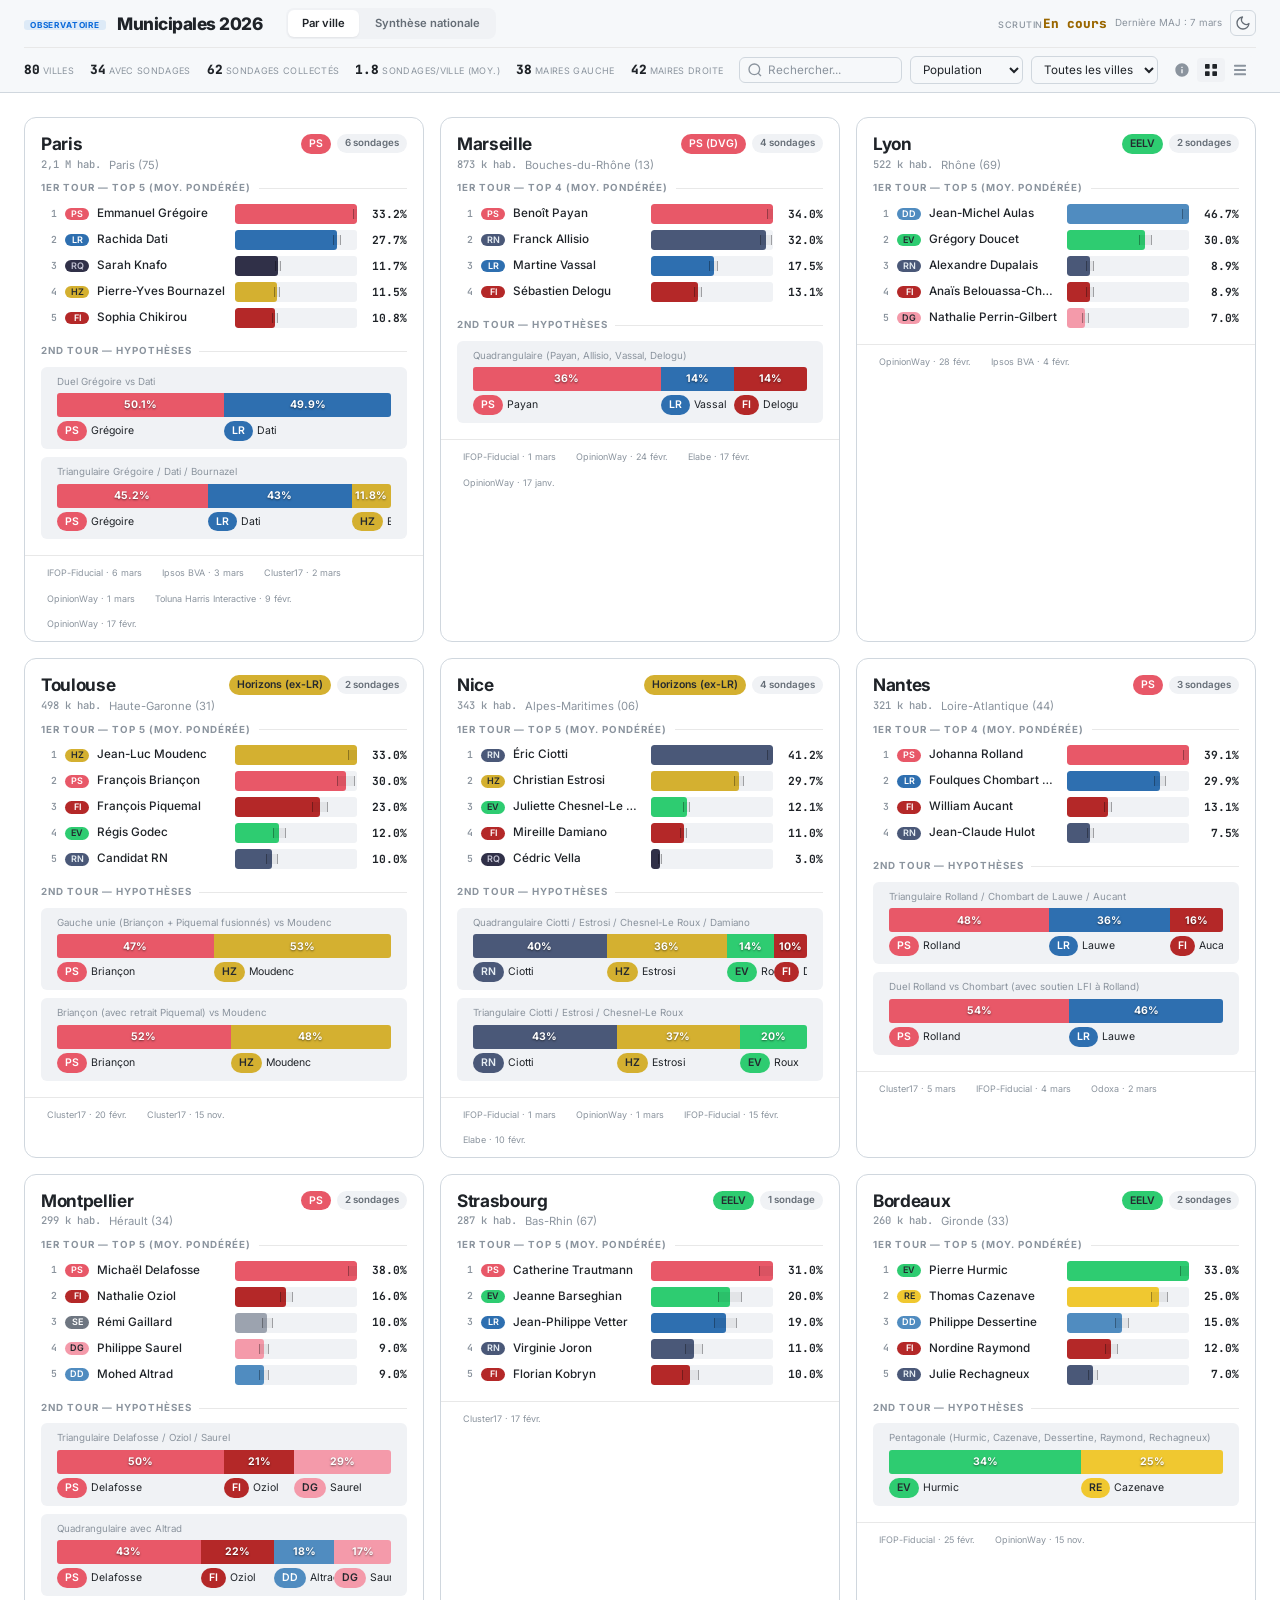
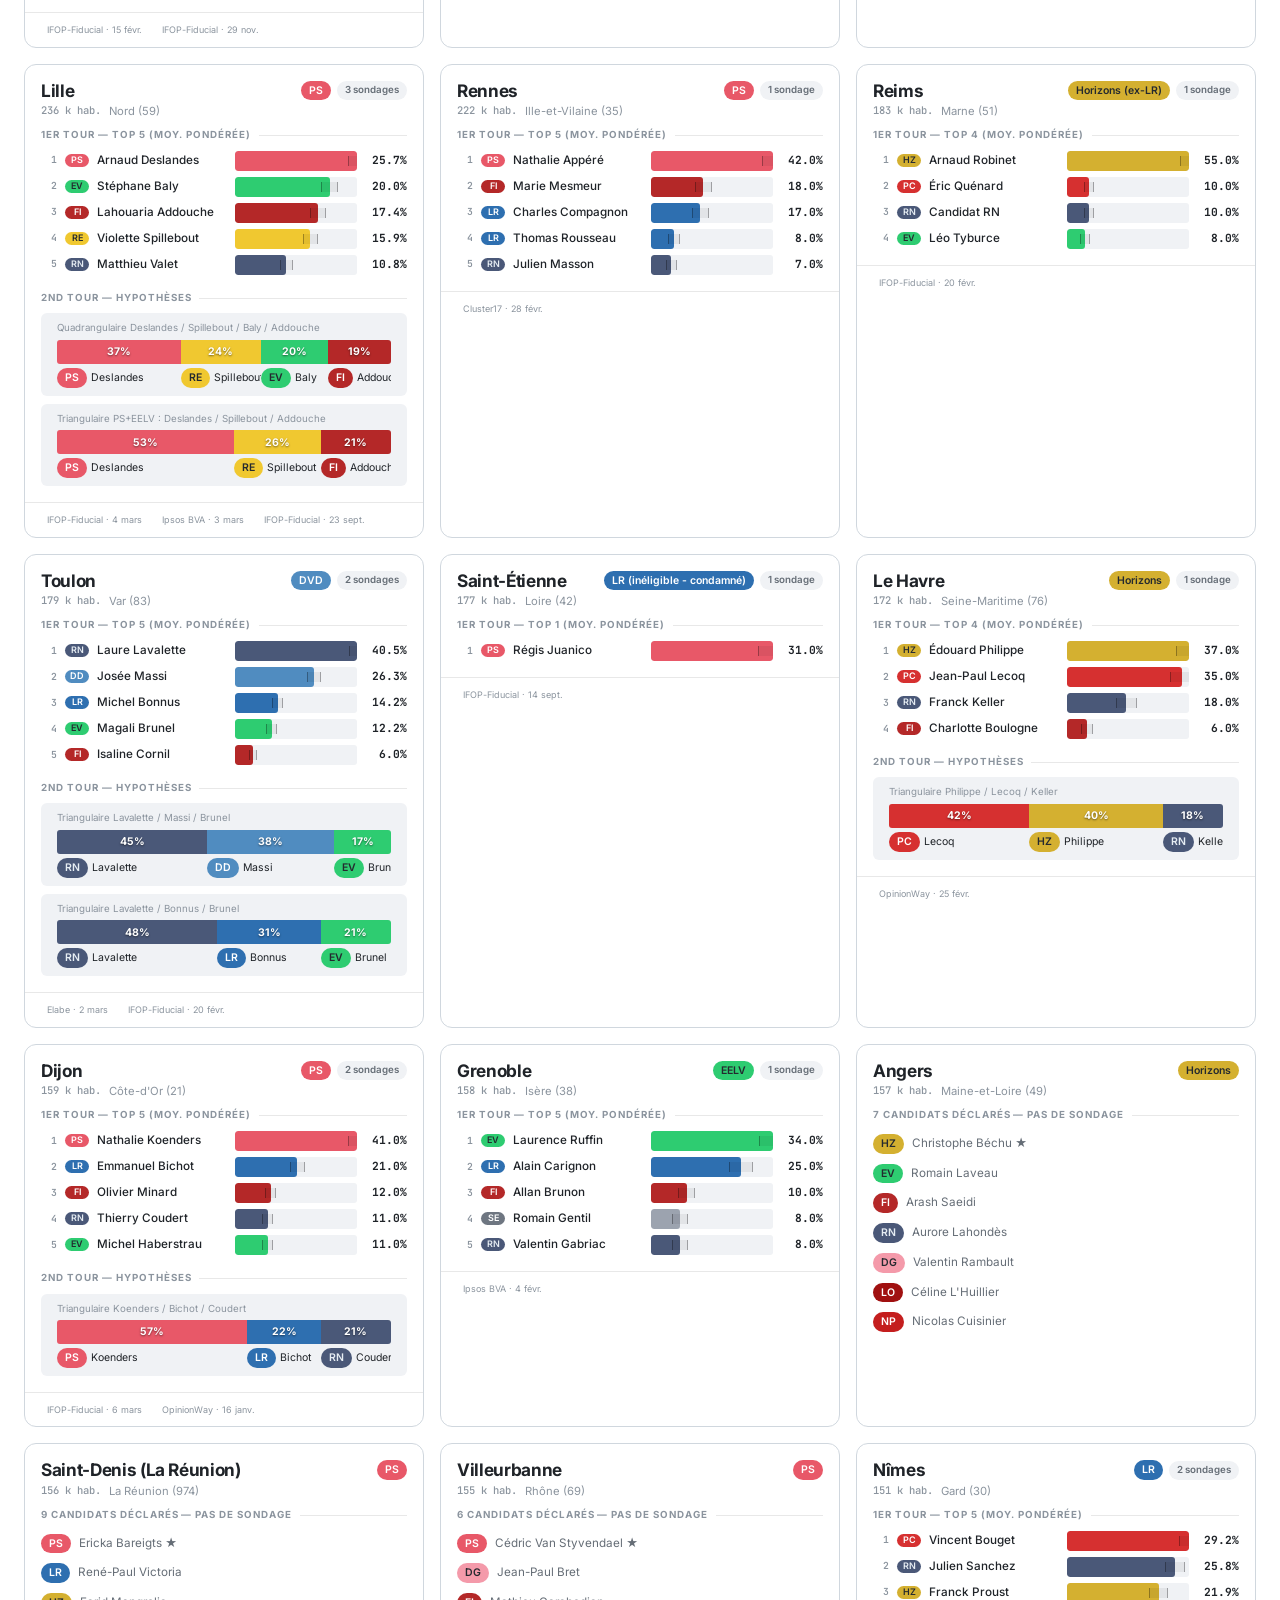
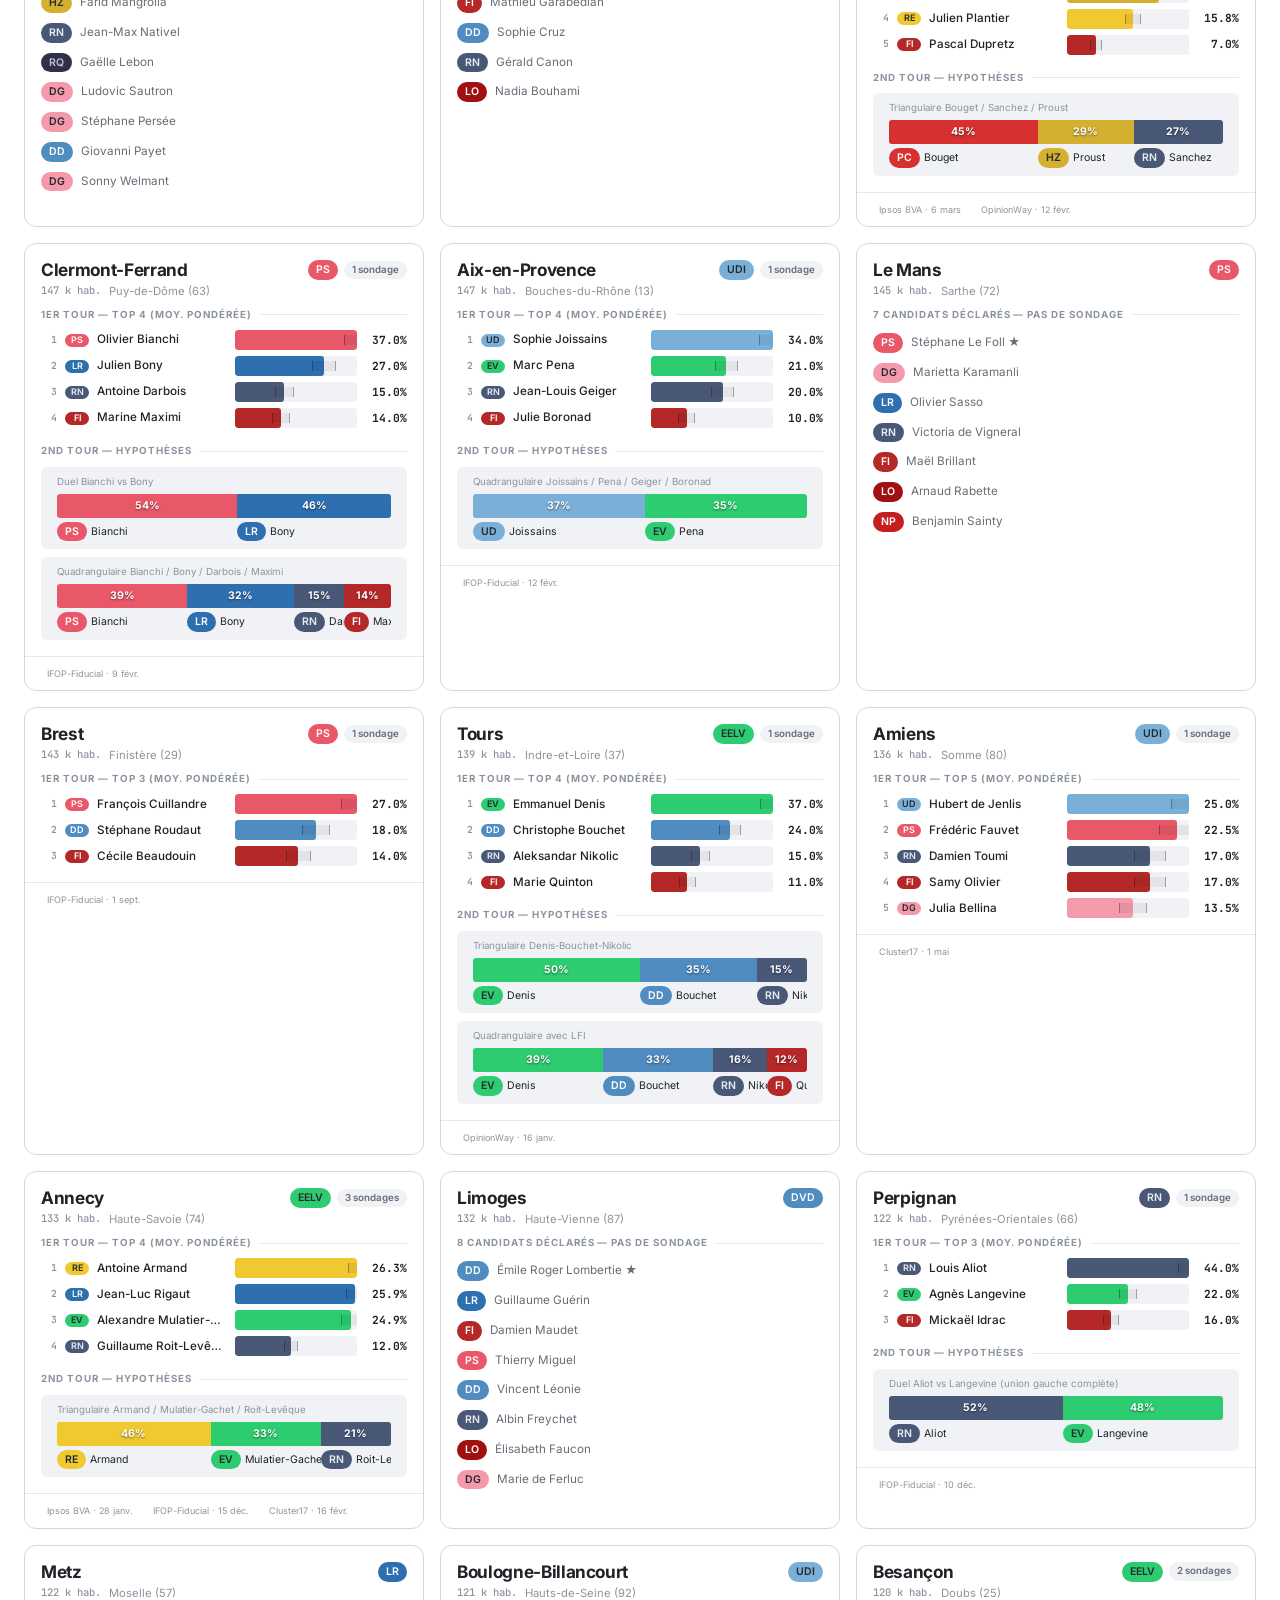
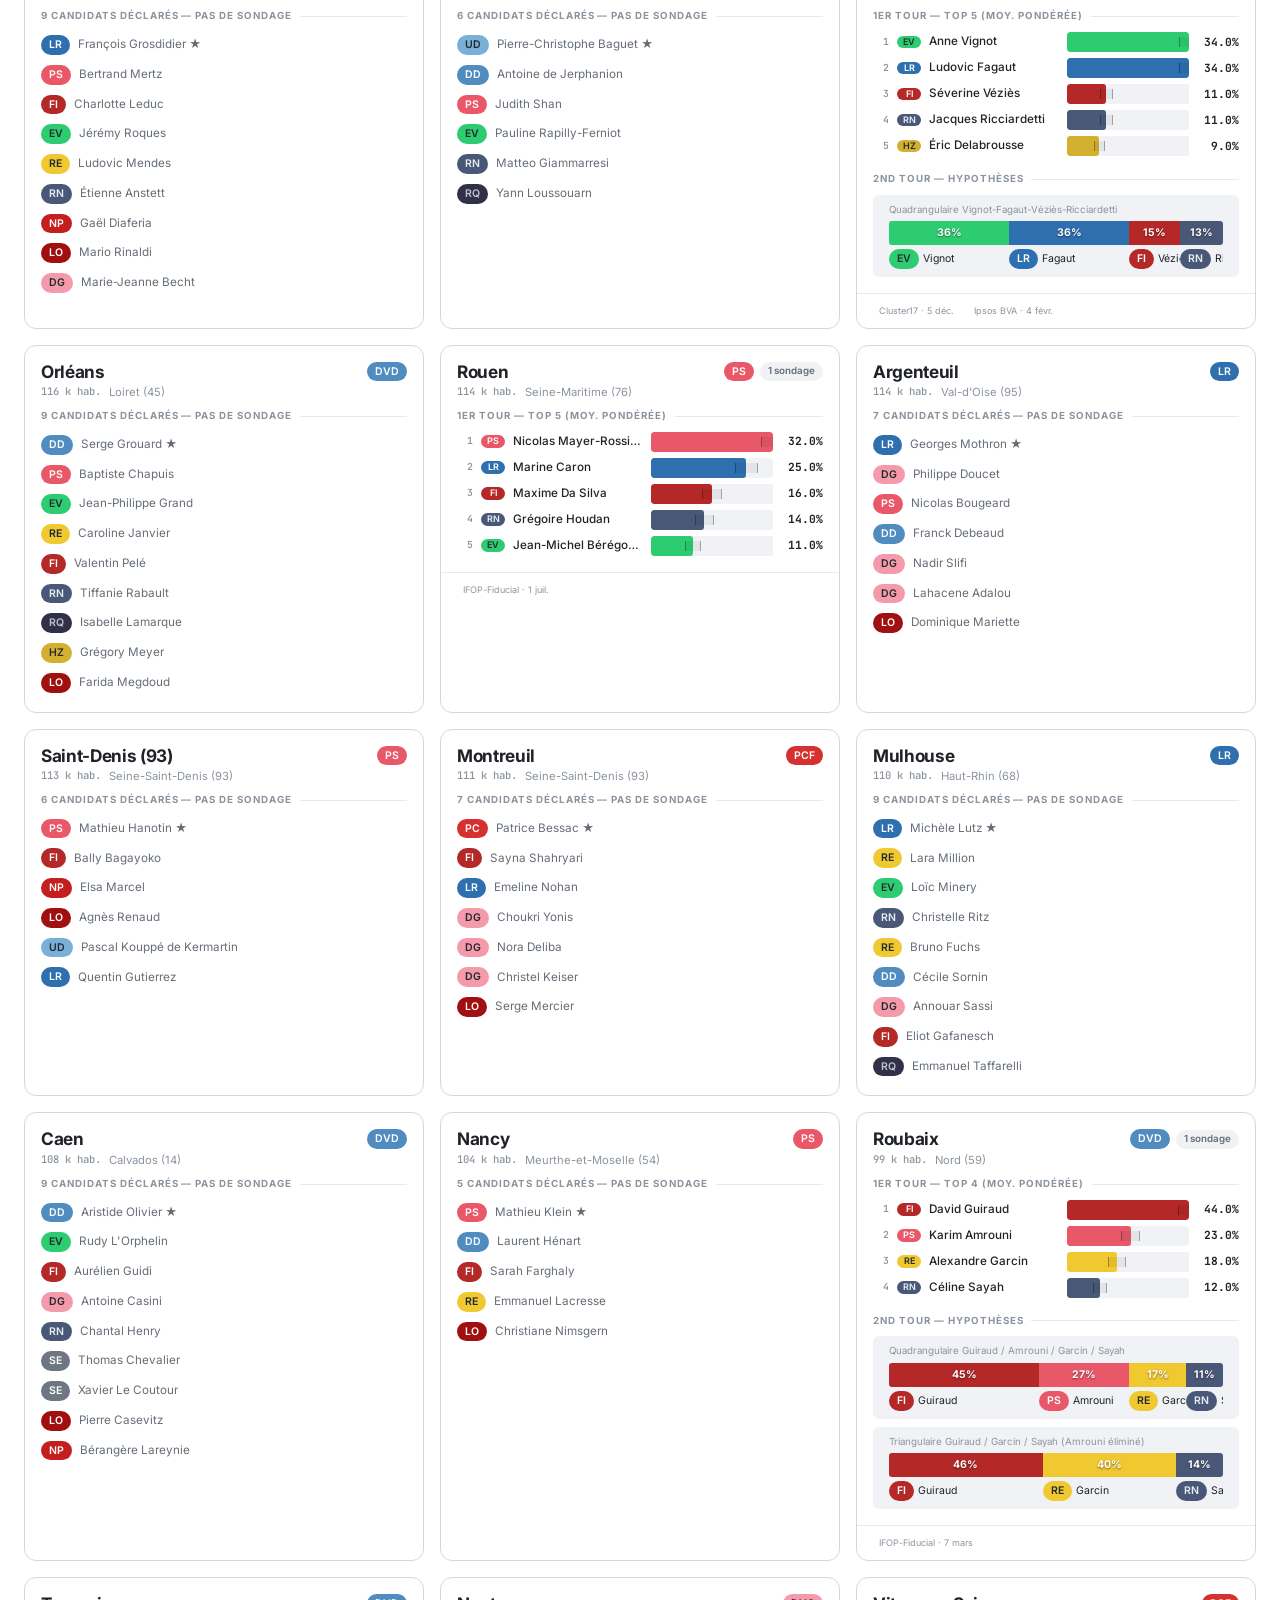
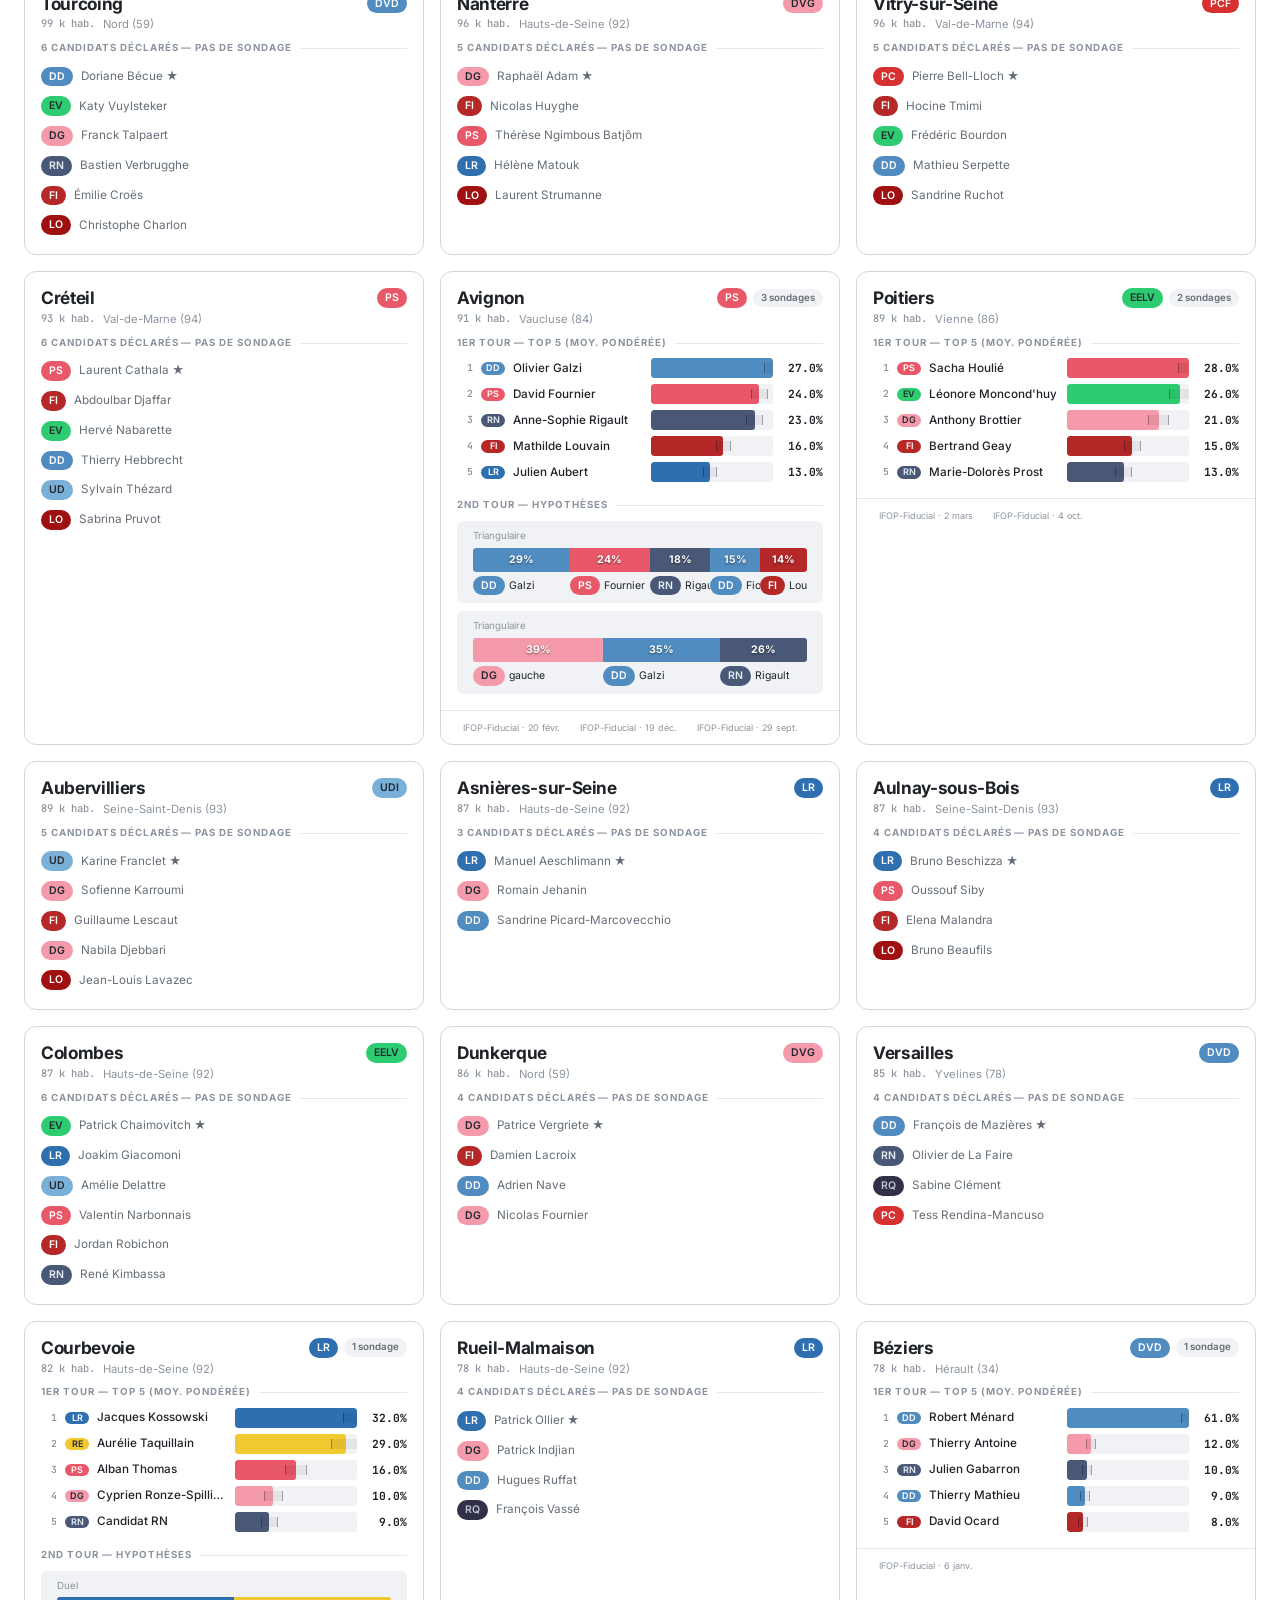
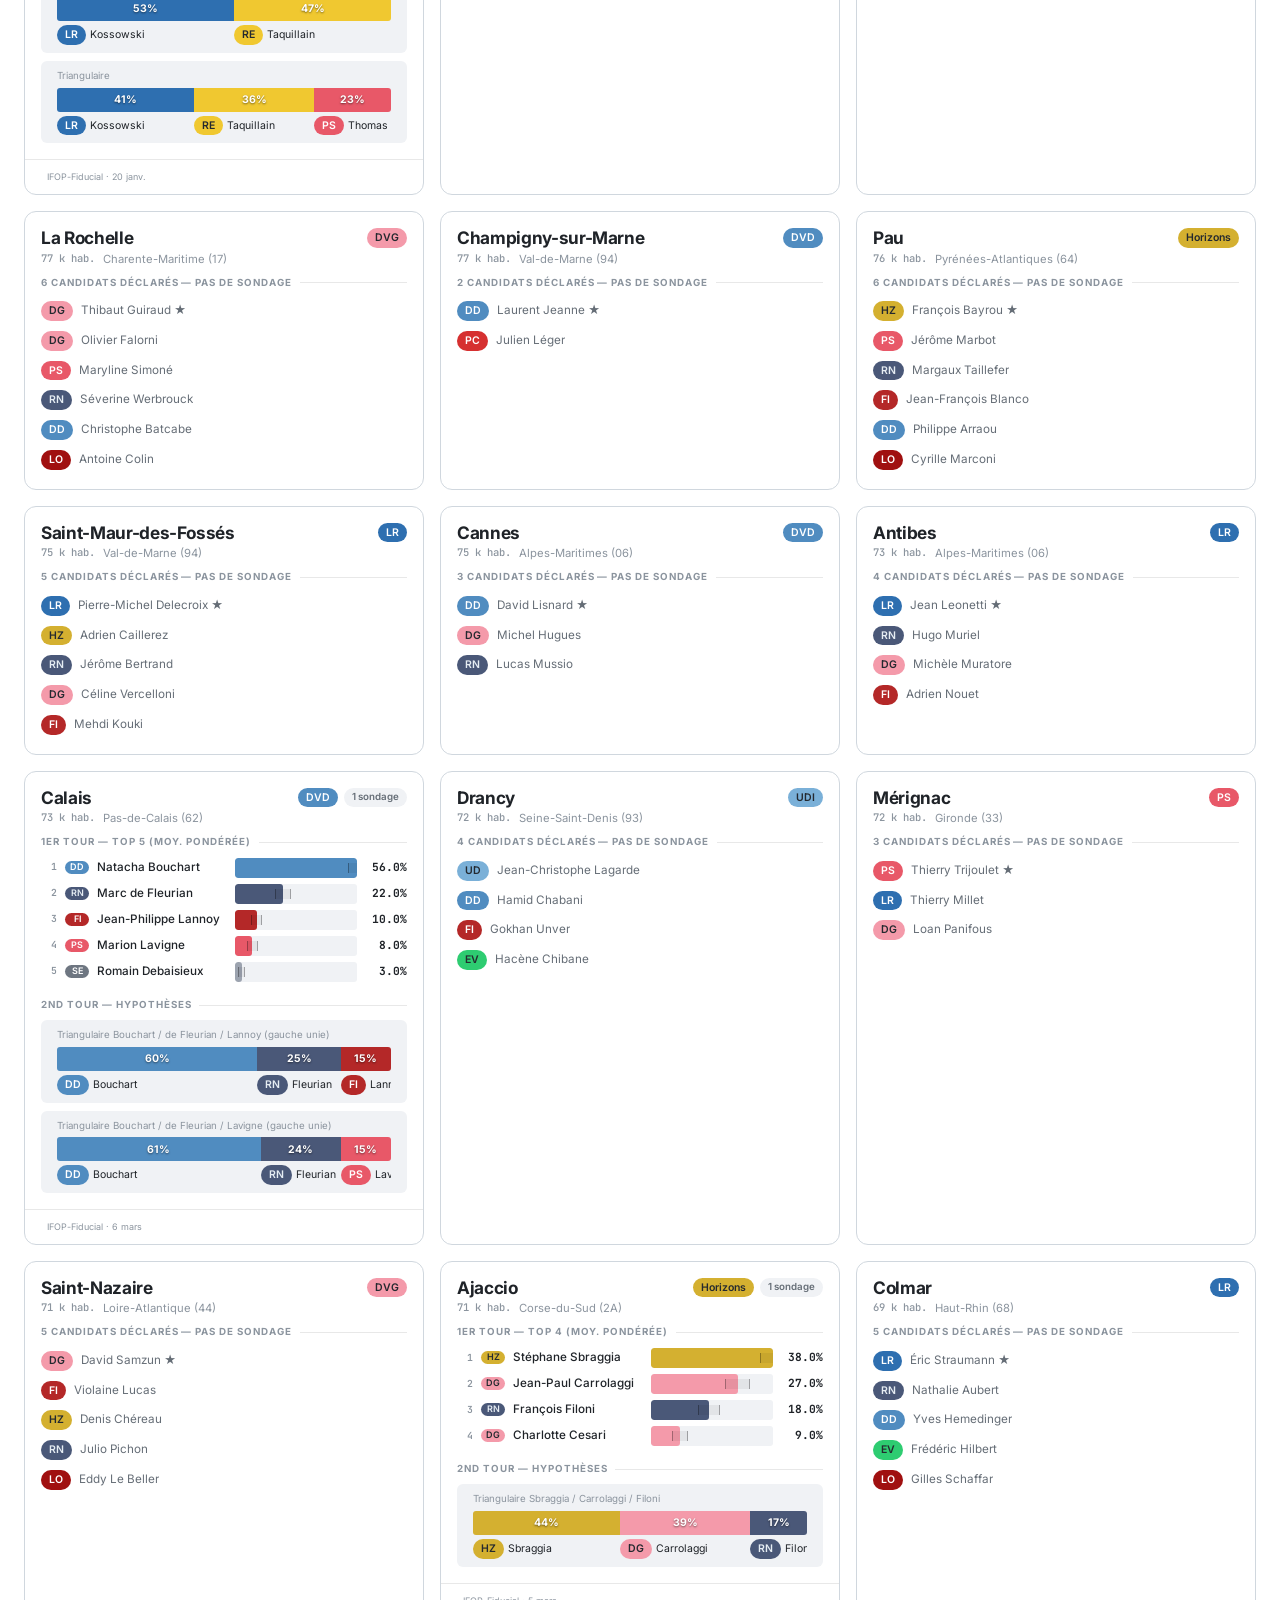
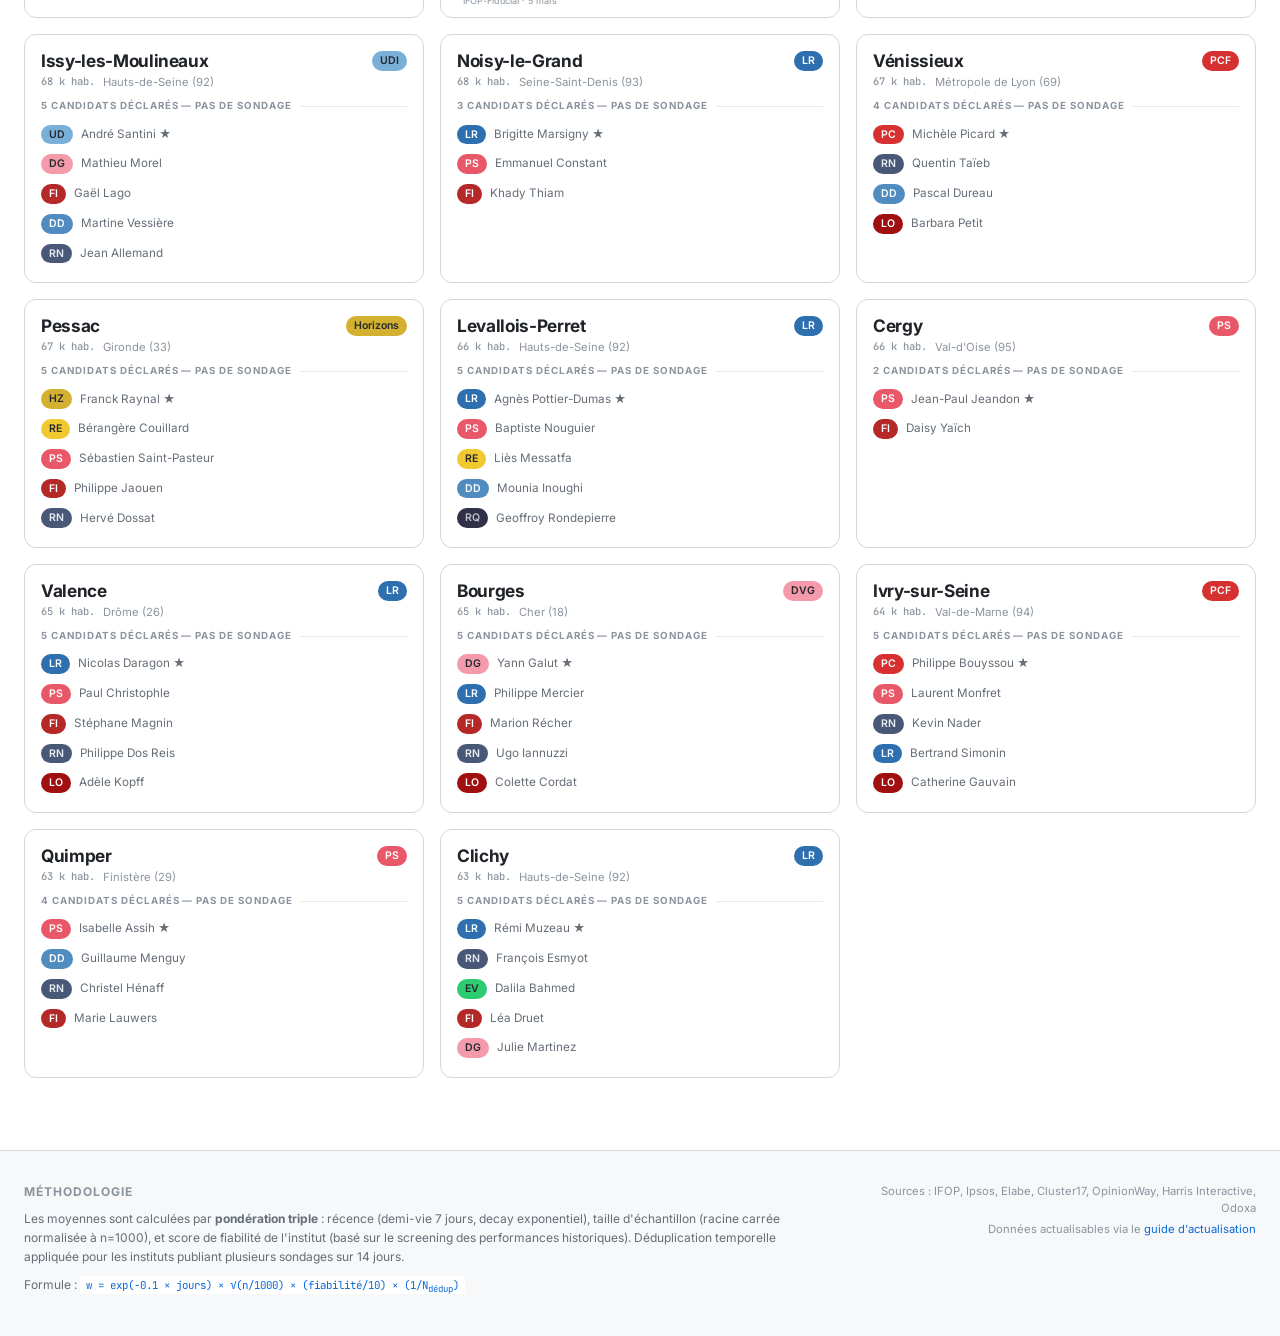
==== commit fbf83ffc: "little ui improvements" ====
--- a/index.html
+++ b/index.html
@@ -14,72 +14,67 @@
     <div class="header-content">
       <div class="header-top">
         <div class="header-brand">
-          <span class="header-tag">OBSERVATOIRE</span>
-          <h1>Municipales 2026</h1>
-          <p class="header-subtitle">Tendances politiques — 80 plus grandes villes de France</p>
+          <h1><span class="header-tag">OBSERVATOIRE</span> Municipales 2026</h1>
         </div>
+        <nav class="site-nav">
+          <a href="index.html" class="nav-link active">Par ville</a>
+          <a href="national.html" class="nav-link">Synthèse nationale</a>
+        </nav>
         <div class="header-meta">
+          <div class="countdown" id="countdown"></div>
+          <div class="last-update" id="lastUpdate"></div>
           <button class="theme-toggle" id="themeToggle" title="Changer le thème" aria-label="Changer le thème">
-            <svg class="theme-icon-sun" viewBox="0 0 24 24" width="20" height="20" fill="none" stroke="currentColor" stroke-width="2" stroke-linecap="round" stroke-linejoin="round">
+            <svg class="theme-icon-sun" viewBox="0 0 24 24" width="16" height="16" fill="none" stroke="currentColor" stroke-width="2" stroke-linecap="round" stroke-linejoin="round">
               <circle cx="12" cy="12" r="5"/><line x1="12" y1="1" x2="12" y2="3"/><line x1="12" y1="21" x2="12" y2="23"/><line x1="4.22" y1="4.22" x2="5.64" y2="5.64"/><line x1="18.36" y1="18.36" x2="19.78" y2="19.78"/><line x1="1" y1="12" x2="3" y2="12"/><line x1="21" y1="12" x2="23" y2="12"/><line x1="4.22" y1="19.78" x2="5.64" y2="18.36"/><line x1="18.36" y1="5.64" x2="19.78" y2="4.22"/>
             </svg>
-            <svg class="theme-icon-moon" viewBox="0 0 24 24" width="20" height="20" fill="none" stroke="currentColor" stroke-width="2" stroke-linecap="round" stroke-linejoin="round">
+            <svg class="theme-icon-moon" viewBox="0 0 24 24" width="16" height="16" fill="none" stroke="currentColor" stroke-width="2" stroke-linecap="round" stroke-linejoin="round">
               <path d="M21 12.79A9 9 0 1 1 11.21 3 7 7 0 0 0 21 12.79z"/>
             </svg>
           </button>
-          <div class="countdown" id="countdown"></div>
-          <div class="last-update" id="lastUpdate"></div>
         </div>
       </div>
-      <nav class="site-nav">
-        <a href="index.html" class="nav-link active">Par ville</a>
-        <a href="national.html" class="nav-link">Synthèse nationale</a>
-      </nav>
-      <div class="header-stats" id="headerStats"></div>
+      <div class="header-toolbar">
+        <div class="header-stats" id="headerStats"></div>
+        <div class="controls-inline">
+          <div class="search-box">
+            <svg class="search-icon" viewBox="0 0 24 24" width="16" height="16" fill="none" stroke="currentColor" stroke-width="2">
+              <circle cx="11" cy="11" r="8"/><line x1="21" y1="21" x2="16.65" y2="16.65"/>
+            </svg>
+            <input type="text" id="searchInput" placeholder="Rechercher..." autocomplete="off">
+          </div>
+          <div class="filter-group">
+            <select id="sortSelect">
+              <option value="population">Population</option>
+              <option value="name">Nom</option>
+              <option value="polls">Nb sondages</option>
+              <option value="competition">Compétitivité</option>
+            </select>
+          </div>
+          <div class="filter-group">
+            <select id="filterSelect">
+              <option value="all">Toutes les villes</option>
+              <option value="with-polls">Avec sondages</option>
+              <option value="no-polls">Sans sondage</option>
+              <option value="left">Maire gauche</option>
+              <option value="right">Maire droite</option>
+              <option value="green">Maire écolo</option>
+            </select>
+          </div>
+          <div class="view-toggle">
+            <button class="view-btn legend-btn" id="legendBtn" title="Légende des partis">
+              <svg viewBox="0 0 24 24" width="16" height="16" fill="currentColor"><path d="M12 2C6.48 2 2 6.48 2 12s4.48 10 10 10 10-4.48 10-10S17.52 2 12 2zm1 15h-2v-6h2v6zm0-8h-2V7h2v2z"/></svg>
+            </button>
+            <button class="view-btn active" data-view="grid" title="Vue grille">
+              <svg viewBox="0 0 24 24" width="16" height="16" fill="currentColor"><rect x="3" y="3" width="7" height="7" rx="1"/><rect x="14" y="3" width="7" height="7" rx="1"/><rect x="3" y="14" width="7" height="7" rx="1"/><rect x="14" y="14" width="7" height="7" rx="1"/></svg>
+            </button>
+            <button class="view-btn" data-view="list" title="Vue liste">
+              <svg viewBox="0 0 24 24" width="16" height="16" fill="currentColor"><rect x="3" y="4" width="18" height="3" rx="1"/><rect x="3" y="10.5" width="18" height="3" rx="1"/><rect x="3" y="17" width="18" height="3" rx="1"/></svg>
+            </button>
+          </div>
+        </div>
+      </div>
     </div>
   </header>
-
-  <nav class="controls-bar">
-    <div class="controls-content">
-      <div class="search-box">
-        <svg class="search-icon" viewBox="0 0 24 24" width="18" height="18" fill="none" stroke="currentColor" stroke-width="2">
-          <circle cx="11" cy="11" r="8"/><line x1="21" y1="21" x2="16.65" y2="16.65"/>
-        </svg>
-        <input type="text" id="searchInput" placeholder="Rechercher une ville..." autocomplete="off">
-      </div>
-      <div class="filter-group">
-        <label class="filter-label">Trier par</label>
-        <select id="sortSelect">
-          <option value="population">Population</option>
-          <option value="name">Nom</option>
-          <option value="polls">Nb sondages</option>
-          <option value="competition">Compétitivité</option>
-        </select>
-      </div>
-      <div class="filter-group">
-        <label class="filter-label">Filtrer</label>
-        <select id="filterSelect">
-          <option value="all">Toutes les villes</option>
-          <option value="with-polls">Avec sondages</option>
-          <option value="no-polls">Sans sondage</option>
-          <option value="left">Maire sortant gauche</option>
-          <option value="right">Maire sortant droite</option>
-          <option value="green">Maire sortant écolo</option>
-        </select>
-      </div>
-      <div class="view-toggle">
-        <button class="view-btn legend-btn" id="legendBtn" title="Légende des partis">
-          <svg viewBox="0 0 24 24" width="18" height="18" fill="currentColor"><path d="M12 2C6.48 2 2 6.48 2 12s4.48 10 10 10 10-4.48 10-10S17.52 2 12 2zm1 15h-2v-6h2v6zm0-8h-2V7h2v2z"/></svg>
-        </button>
-        <button class="view-btn active" data-view="grid" title="Vue grille">
-          <svg viewBox="0 0 24 24" width="18" height="18" fill="currentColor"><rect x="3" y="3" width="7" height="7" rx="1"/><rect x="14" y="3" width="7" height="7" rx="1"/><rect x="3" y="14" width="7" height="7" rx="1"/><rect x="14" y="14" width="7" height="7" rx="1"/></svg>
-        </button>
-        <button class="view-btn" data-view="list" title="Vue liste">
-          <svg viewBox="0 0 24 24" width="18" height="18" fill="currentColor"><rect x="3" y="4" width="18" height="3" rx="1"/><rect x="3" y="10.5" width="18" height="3" rx="1"/><rect x="3" y="17" width="18" height="3" rx="1"/></svg>
-        </button>
-      </div>
-    </div>
-  </nav>
 
   <main class="main-content">
     <div class="city-grid" id="cityGrid"></div>
--- a/styles.css
+++ b/styles.css
@@ -148,7 +148,7 @@
 .site-header {
   background: var(--bg-secondary);
   border-bottom: 1px solid var(--border-primary);
-  padding: var(--space-lg) 0;
+  padding: var(--space-sm) 0;
   position: sticky;
   top: 0;
   z-index: 100;
@@ -162,56 +162,51 @@
 
 .header-top {
   display: flex;
-  justify-content: space-between;
-  align-items: flex-start;
+  align-items: center;
   gap: var(--space-lg);
-  flex-wrap: wrap;
 }
 
 .header-tag {
   display: inline-block;
-  font-size: 0.65rem;
-  font-weight: 700;
-  letter-spacing: 0.12em;
+  font-size: 0.55rem;
+  font-weight: 700;
+  letter-spacing: 0.1em;
   text-transform: uppercase;
   color: var(--accent);
   background: var(--header-tag-bg);
-  padding: 2px 8px;
+  padding: 1px 6px;
   border-radius: 3px;
-  margin-bottom: var(--space-xs);
+  vertical-align: middle;
+  margin-right: var(--space-sm);
 }
 
 .header-brand h1 {
-  font-size: 1.8rem;
+  font-size: 1.15rem;
   font-weight: 800;
   letter-spacing: -0.03em;
-  line-height: 1.1;
-}
-
-.header-subtitle {
-  color: var(--text-secondary);
-  font-size: 0.9rem;
-  margin-top: var(--space-xs);
+  line-height: 1;
+  white-space: nowrap;
 }
 
 .header-meta {
-  text-align: right;
+  display: flex;
+  align-items: center;
+  gap: var(--space-sm);
   flex-shrink: 0;
+  margin-left: auto;
 }
 
 .theme-toggle {
   background: none;
   border: 1px solid var(--border-primary);
-  border-radius: var(--radius-md);
+  border-radius: var(--radius-sm);
   color: var(--text-secondary);
   cursor: pointer;
-  padding: 6px;
+  padding: 4px;
   display: flex;
   align-items: center;
   justify-content: center;
   transition: color 0.2s, border-color 0.2s, background 0.2s;
-  margin-bottom: var(--space-sm);
-  margin-left: auto;
 }
 
 .theme-toggle:hover {
@@ -233,95 +228,88 @@
 }
 
 .countdown {
-  font-size: 1.1rem;
+  font-size: 0.75rem;
   font-weight: 700;
   color: var(--warning);
   font-variant-numeric: tabular-nums;
+  white-space: nowrap;
 }
 
 .countdown .countdown-label {
-  font-size: 0.7rem;
+  font-size: 0.6rem;
   font-weight: 500;
   color: var(--text-tertiary);
   text-transform: uppercase;
-  letter-spacing: 0.08em;
-  display: block;
+  letter-spacing: 0.06em;
 }
 
 .countdown .countdown-value {
-  font-size: 1.6rem;
+  font-size: 0.85rem;
   font-weight: 800;
   font-family: var(--font-mono);
 }
 
 .last-update {
-  font-size: 0.75rem;
-  color: var(--text-tertiary);
-  margin-top: var(--space-xs);
+  font-size: 0.65rem;
+  color: var(--text-tertiary);
+  white-space: nowrap;
+}
+
+/* Toolbar: stats + controls on one line */
+.header-toolbar {
+  display: flex;
+  align-items: center;
+  gap: var(--space-md);
+  margin-top: var(--space-sm);
+  padding-top: var(--space-sm);
+  border-top: 1px solid var(--border-subtle);
 }
 
 .header-stats {
   display: flex;
-  gap: var(--space-lg);
-  margin-top: var(--space-md);
-  padding-top: var(--space-md);
-  border-top: 1px solid var(--border-subtle);
-  flex-wrap: wrap;
+  gap: var(--space-md);
+  flex-wrap: nowrap;
+  flex-shrink: 0;
 }
 
 .stat-item {
   display: flex;
   align-items: baseline;
-  gap: var(--space-sm);
+  gap: 3px;
 }
 
 .stat-value {
-  font-size: 1.2rem;
+  font-size: 0.85rem;
   font-weight: 800;
   font-family: var(--font-mono);
   color: var(--text-primary);
 }
 
 .stat-label {
-  font-size: 0.75rem;
+  font-size: 0.6rem;
   color: var(--text-tertiary);
   text-transform: uppercase;
-  letter-spacing: 0.06em;
-}
-
-/* ==========================================================================
-   Controls Bar
-   ========================================================================== */
-
-.controls-bar {
-  background: var(--bg-secondary);
-  border-bottom: 1px solid var(--border-primary);
-  padding: var(--space-md) 0;
-  position: sticky;
-  top: 0;
-  z-index: 90;
-}
-
-.controls-content {
-  max-width: 1440px;
-  margin: 0 auto;
-  padding: 0 var(--space-lg);
-  display: flex;
-  gap: var(--space-md);
-  align-items: center;
-  flex-wrap: wrap;
+  letter-spacing: 0.04em;
+}
+
+/* Controls inline with stats */
+.controls-inline {
+  display: flex;
+  gap: var(--space-sm);
+  align-items: center;
+  flex: 1;
+  justify-content: flex-end;
 }
 
 .search-box {
   position: relative;
-  flex: 1;
-  min-width: 200px;
-  max-width: 320px;
+  min-width: 140px;
+  max-width: 200px;
 }
 
 .search-icon {
   position: absolute;
-  left: 12px;
+  left: 8px;
   top: 50%;
   transform: translateY(-50%);
   color: var(--text-tertiary);
@@ -332,10 +320,10 @@
   width: 100%;
   background: var(--bg-input);
   border: 1px solid var(--border-primary);
-  border-radius: var(--radius-md);
-  padding: 8px 12px 8px 38px;
+  border-radius: var(--radius-sm);
+  padding: 5px 8px 5px 28px;
   font-family: var(--font-sans);
-  font-size: 0.85rem;
+  font-size: 0.78rem;
   color: var(--text-primary);
   outline: none;
   transition: border-color 0.2s, box-shadow 0.2s;
@@ -353,24 +341,24 @@
 .filter-group {
   display: flex;
   align-items: center;
-  gap: var(--space-sm);
+  gap: var(--space-xs);
 }
 
 .filter-label {
-  font-size: 0.75rem;
+  font-size: 0.65rem;
   color: var(--text-tertiary);
   text-transform: uppercase;
-  letter-spacing: 0.06em;
+  letter-spacing: 0.04em;
   white-space: nowrap;
 }
 
 .filter-group select {
   background: var(--bg-input);
   border: 1px solid var(--border-primary);
-  border-radius: var(--radius-md);
-  padding: 8px 12px;
+  border-radius: var(--radius-sm);
+  padding: 5px 8px;
   font-family: var(--font-sans);
-  font-size: 0.85rem;
+  font-size: 0.78rem;
   color: var(--text-primary);
   outline: none;
   cursor: pointer;
@@ -383,18 +371,17 @@
 
 .view-toggle {
   display: flex;
-  gap: 2px;
+  gap: 1px;
   background: var(--bg-input);
-  border-radius: var(--radius-md);
+  border-radius: var(--radius-sm);
   padding: 2px;
-  margin-left: auto;
 }
 
 .view-btn {
   background: none;
   border: none;
-  padding: 6px 10px;
-  border-radius: var(--radius-sm);
+  padding: 4px 6px;
+  border-radius: 4px;
   color: var(--text-tertiary);
   cursor: pointer;
   transition: all 0.2s;
@@ -1149,29 +1136,29 @@
 .site-nav {
   display: flex;
   gap: 2px;
-  margin-top: var(--space-md);
-  padding-top: var(--space-md);
-  border-top: 1px solid var(--border-subtle);
+  background: var(--bg-elevated);
+  border-radius: var(--radius-md);
+  padding: 2px;
 }
 
 .nav-link {
-  font-size: 0.8rem;
+  font-size: 0.75rem;
   font-weight: 600;
-  color: var(--text-tertiary);
+  color: var(--text-secondary);
   text-decoration: none;
-  padding: 6px 16px;
-  border-radius: var(--radius-md);
+  padding: 5px 14px;
+  border-radius: calc(var(--radius-md) - 2px);
   transition: all 0.2s;
 }
 
 .nav-link:hover {
   color: var(--text-primary);
-  background: var(--bg-elevated);
 }
 
 .nav-link.active {
   color: var(--text-primary);
-  background: var(--bg-elevated);
+  background: var(--bg-card);
+  box-shadow: var(--shadow-sm);
 }
 
 /* ==========================================================================
@@ -1526,20 +1513,31 @@
   html { font-size: 14px; }
 
   .header-top {
-    flex-direction: column;
-  }
-
-  .header-meta {
-    text-align: left;
-  }
-
-  .controls-content {
+    flex-wrap: wrap;
+  }
+
+  .site-nav {
+    order: 3;
+    width: 100%;
+  }
+
+  .header-toolbar {
     flex-direction: column;
     align-items: stretch;
   }
 
+  .header-stats {
+    flex-wrap: wrap;
+  }
+
+  .controls-inline {
+    flex-wrap: wrap;
+    justify-content: flex-start;
+  }
+
   .search-box {
     max-width: 100%;
+    flex: 1;
   }
 
   .city-grid {
@@ -1577,7 +1575,7 @@
 
 @media (max-width: 480px) {
   .header-stats {
-    gap: var(--space-md);
+    gap: var(--space-sm);
   }
 
   .filter-group {
